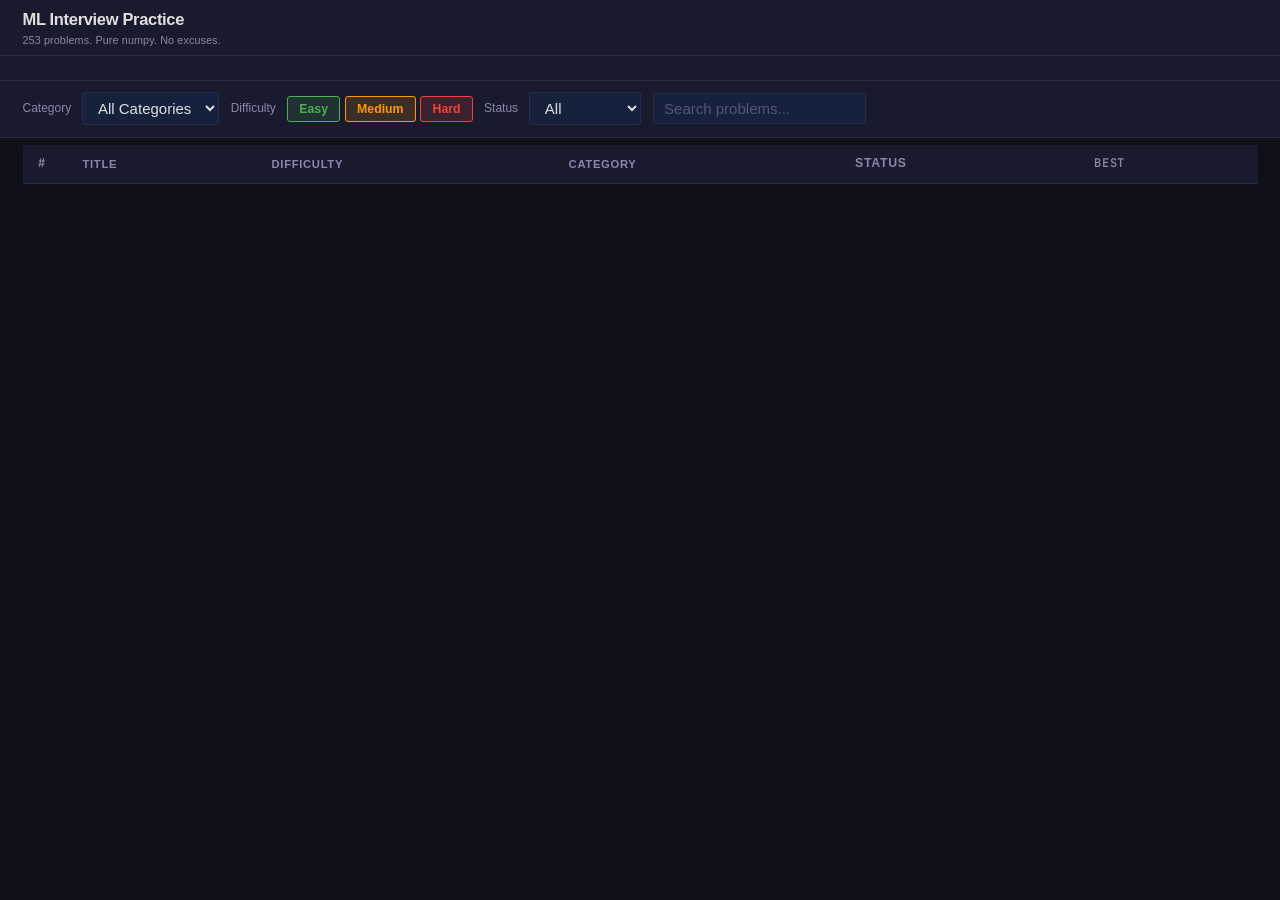
==== index.html @ e8436bc9 "feat: add HTML shells and CSS foundation (dark theme) Co-Authored-By: Claude Sonnet 4.6 <noreply@ant" ====
<!DOCTYPE html>
<html lang="en">
<head>
  <meta charset="UTF-8" />
  <meta name="viewport" content="width=device-width, initial-scale=1.0" />
  <title>ML Interview Practice</title>
  <link rel="preconnect" href="https://fonts.googleapis.com" />
  <link rel="preconnect" href="https://fonts.gstatic.com" crossorigin />
  <link
    href="https://fonts.googleapis.com/css2?family=JetBrains+Mono:wght@400;600&display=swap"
    rel="stylesheet"
  />
  <link rel="stylesheet" href="style.css" />
</head>
<body>

  <!-- ============================================================
       Header
  ============================================================ -->
  <header class="header">
    <div class="header-logo">
      <h1>ML Interview Practice</h1>
      <span class="tagline">253 problems. Pure numpy. No excuses.</span>
    </div>
  </header>

  <!-- ============================================================
       Stats Bar  (populated by app.js)
  ============================================================ -->
  <div id="stats-bar" aria-label="Progress statistics">
    <!-- JS injects stat-item elements here -->
  </div>

  <!-- ============================================================
       Filter Bar
  ============================================================ -->
  <div class="filter-bar" role="search" aria-label="Problem filters">

    <!-- Category -->
    <label class="filter-label" for="filter-category">Category</label>
    <select id="filter-category" aria-label="Filter by category">
      <option value="">All Categories</option>
    </select>

    <!-- Difficulty toggles -->
    <span class="filter-label">Difficulty</span>
    <div class="difficulty-filters" role="group" aria-label="Filter by difficulty">
      <button class="diff-btn easy active"   data-difficulty="easy"   aria-pressed="true">Easy</button>
      <button class="diff-btn medium active" data-difficulty="medium" aria-pressed="true">Medium</button>
      <button class="diff-btn hard active"   data-difficulty="hard"   aria-pressed="true">Hard</button>
    </div>

    <!-- Status -->
    <label class="filter-label" for="filter-status">Status</label>
    <select id="filter-status" aria-label="Filter by status">
      <option value="">All</option>
      <option value="solved">Solved</option>
      <option value="attempted">Attempted</option>
      <option value="unsolved">Unsolved</option>
    </select>

    <!-- Search -->
    <input
      type="text"
      id="filter-search"
      placeholder="Search problems..."
      aria-label="Search problems"
      autocomplete="off"
      spellcheck="false"
    />

  </div>

  <!-- ============================================================
       Problem Table
  ============================================================ -->
  <div class="table-container">
    <table class="problem-table" aria-label="Problem list">
      <thead>
        <tr>
          <th class="col-num">#</th>
          <th class="col-title">Title</th>
          <th class="col-difficulty">Difficulty</th>
          <th class="col-category">Category</th>
          <th class="col-status">Status</th>
          <th class="col-time">Best</th>
        </tr>
      </thead>
      <tbody id="problem-list">
        <!-- Rows injected by app.js -->
      </tbody>
    </table>
  </div>

  <script type="module" src="app.js"></script>
</body>
</html>
---- style.css ----
/* ==========================================================================
   ML Interview Practice - Global Styles
   Dark-mode-first, no framework, pure CSS custom properties
   ========================================================================== */

/* ==========================================================================
   CSS Custom Properties (Design Tokens)
   ========================================================================== */
:root {
  /* Background palette */
  --bg:         #0f0f1a;
  --bg-secondary: #1a1a2e;
  --bg-tertiary:  #16213e;
  --bg-card:    #1e1e3a;

  /* Text */
  --text:       #e0e0e0;
  --text-muted: #8888aa;
  --text-dim:   #555577;

  /* Accent */
  --accent:     #4a9eff;
  --accent-dim: #2a6abf;

  /* Difficulty colors */
  --easy:   #4caf50;
  --medium: #ff9800;
  --hard:   #f44336;

  /* Status */
  --pass-bg:   rgba(76, 175, 80, 0.15);
  --pass-border: #4caf50;
  --fail-bg:   rgba(244, 67, 54, 0.15);
  --fail-border: #f44336;

  /* Borders */
  --border:     #2a2a4a;
  --border-dim: #1e1e38;

  /* Typography */
  --font-mono: 'JetBrains Mono', 'Fira Mono', 'Cascadia Code', monospace;
  --font-sans: -apple-system, BlinkMacSystemFont, 'Segoe UI', Roboto, sans-serif;

  /* Layout */
  --header-h: 56px;
  --radius:   6px;
  --radius-sm: 3px;
}

/* ==========================================================================
   Reset + Base
   ========================================================================== */
*, *::before, *::after {
  box-sizing: border-box;
  margin: 0;
  padding: 0;
}

html {
  font-size: 15px;
  scroll-behavior: smooth;
}

body {
  font-family: var(--font-sans);
  background-color: var(--bg);
  color: var(--text);
  line-height: 1.6;
  min-height: 100vh;
}

a {
  color: var(--accent);
  text-decoration: none;
}

a:hover {
  text-decoration: underline;
}

ul, ol {
  list-style: none;
}

button {
  cursor: pointer;
  border: none;
  background: none;
  font-family: inherit;
  font-size: inherit;
}

select, input {
  font-family: inherit;
  font-size: inherit;
}

/* ==========================================================================
   Header Bar
   ========================================================================== */
.header {
  height: var(--header-h);
  background: var(--bg-secondary);
  border-bottom: 1px solid var(--border);
  display: flex;
  align-items: center;
  padding: 0 1.5rem;
  gap: 1rem;
  position: sticky;
  top: 0;
  z-index: 100;
}

.header-logo {
  display: flex;
  flex-direction: column;
  justify-content: center;
}

.header h1 {
  font-size: 1.1rem;
  font-weight: 700;
  color: var(--text);
  letter-spacing: -0.02em;
}

.header .tagline {
  font-size: 0.72rem;
  color: var(--text-muted);
  letter-spacing: 0.01em;
}

/* Problem page header nav */
.header-nav {
  display: flex;
  align-items: center;
  gap: 0.5rem;
  margin-left: auto;
}

.header-nav a,
.header-nav .nav-link {
  color: var(--text-muted);
  font-size: 0.85rem;
  padding: 0.3rem 0.6rem;
  border-radius: var(--radius-sm);
  transition: color 0.15s, background 0.15s;
}

.header-nav a:hover,
.header-nav .nav-link:hover {
  color: var(--text);
  background: var(--bg-tertiary);
  text-decoration: none;
}

.header-nav .sep {
  color: var(--border);
}

/* ==========================================================================
   Stats Bar
   ========================================================================== */
#stats-bar {
  display: flex;
  align-items: center;
  gap: 2rem;
  padding: 0.8rem 1.5rem;
  background: var(--bg-secondary);
  border-bottom: 1px solid var(--border);
}

.stat-item {
  display: flex;
  flex-direction: column;
  align-items: center;
  gap: 0.1rem;
}

.stat-value {
  font-size: 1.4rem;
  font-weight: 700;
  font-family: var(--font-mono);
  color: var(--text);
  line-height: 1;
}

.stat-value.easy   { color: var(--easy); }
.stat-value.medium { color: var(--medium); }
.stat-value.hard   { color: var(--hard); }

.stat-label {
  font-size: 0.7rem;
  color: var(--text-muted);
  text-transform: uppercase;
  letter-spacing: 0.06em;
}

/* Progress ring */
.progress-ring {
  transform: rotate(-90deg);
}

.progress-ring circle {
  fill: none;
  stroke-width: 3;
}

.progress-ring circle:first-child {
  stroke: var(--bg-tertiary);
}

.progress-ring circle:last-child {
  stroke: var(--accent);
  stroke-linecap: round;
  transition: stroke-dashoffset 0.4s ease;
}

/* ==========================================================================
   Filter Bar
   ========================================================================== */
.filter-bar {
  display: flex;
  align-items: center;
  gap: 0.75rem;
  padding: 0.75rem 1.5rem;
  background: var(--bg-secondary);
  border-bottom: 1px solid var(--border);
  flex-wrap: wrap;
}

.filter-bar select,
.filter-bar input[type="text"] {
  background: var(--bg-tertiary);
  color: var(--text);
  border: 1px solid var(--border);
  border-radius: var(--radius-sm);
  padding: 0.4rem 0.7rem;
  outline: none;
  transition: border-color 0.15s;
}

.filter-bar select:focus,
.filter-bar input[type="text"]:focus {
  border-color: var(--accent);
}

.filter-bar select option {
  background: var(--bg-secondary);
  color: var(--text);
}

.filter-bar input[type="text"]::placeholder {
  color: var(--text-dim);
}

/* Difficulty toggle buttons */
.difficulty-filters {
  display: flex;
  gap: 0.3rem;
}

.diff-btn {
  padding: 0.35rem 0.75rem;
  border-radius: var(--radius-sm);
  font-size: 0.82rem;
  font-weight: 600;
  border: 1px solid transparent;
  opacity: 0.4;
  transition: opacity 0.15s, border-color 0.15s, background 0.15s;
}

.diff-btn.easy   { color: var(--easy);   border-color: var(--easy); }
.diff-btn.medium { color: var(--medium); border-color: var(--medium); }
.diff-btn.hard   { color: var(--hard);   border-color: var(--hard); }

.diff-btn.active {
  opacity: 1;
}

.diff-btn.easy.active   { background: rgba(76, 175, 80, 0.15); }
.diff-btn.medium.active { background: rgba(255, 152, 0, 0.15); }
.diff-btn.hard.active   { background: rgba(244, 67, 54, 0.15); }

.filter-label {
  font-size: 0.8rem;
  color: var(--text-muted);
  white-space: nowrap;
}

/* ==========================================================================
   Problem Table (Index Page)
   ========================================================================== */
.table-container {
  padding: 0 1.5rem 2rem;
  overflow-x: auto;
}

.problem-table {
  width: 100%;
  border-collapse: collapse;
  margin-top: 0.5rem;
}

.problem-table thead {
  position: sticky;
  top: var(--header-h);
  z-index: 10;
}

.problem-table th {
  background: var(--bg-secondary);
  color: var(--text-muted);
  font-size: 0.75rem;
  font-weight: 600;
  text-transform: uppercase;
  letter-spacing: 0.06em;
  padding: 0.6rem 1rem;
  text-align: left;
  border-bottom: 1px solid var(--border);
  white-space: nowrap;
}

.problem-table td {
  padding: 0.6rem 1rem;
  border-bottom: 1px solid var(--border-dim);
  font-size: 0.9rem;
  vertical-align: middle;
}

.problem-table tbody tr {
  transition: background 0.1s;
}

.problem-table tbody tr:hover {
  background: var(--bg-card);
}

.problem-table .col-num {
  color: var(--text-muted);
  font-family: var(--font-mono);
  font-size: 0.8rem;
  width: 3rem;
}

.problem-table .col-title a {
  color: var(--text);
  font-weight: 500;
  transition: color 0.15s;
}

.problem-table .col-title a:hover {
  color: var(--accent);
  text-decoration: none;
}

.problem-table .col-status {
  font-size: 0.82rem;
}

.problem-table .col-time {
  font-family: var(--font-mono);
  font-size: 0.8rem;
  color: var(--text-muted);
}

/* Difficulty badge */
.badge {
  display: inline-block;
  padding: 0.2rem 0.55rem;
  border-radius: 999px;
  font-size: 0.75rem;
  font-weight: 600;
}

.badge.easy   { color: var(--easy);   background: rgba(76, 175, 80, 0.12); }
.badge.medium { color: var(--medium); background: rgba(255, 152, 0, 0.12); }
.badge.hard   { color: var(--hard);   background: rgba(244, 67, 54, 0.12); }

/* Status indicator */
.status-dot {
  display: inline-flex;
  align-items: center;
  gap: 0.4rem;
  font-size: 0.82rem;
}

.status-dot::before {
  content: '';
  width: 7px;
  height: 7px;
  border-radius: 50%;
  background: var(--text-dim);
}

.status-dot.solved::before  { background: var(--easy); }
.status-dot.attempted::before { background: var(--medium); }

/* ==========================================================================
   Problem Page - Split Layout
   ========================================================================== */
.problem-layout {
  display: flex;
  height: calc(100vh - var(--header-h));
  overflow: hidden;
}

.problem-left {
  width: 40%;
  min-width: 320px;
  background: var(--bg-secondary);
  border-right: 1px solid var(--border);
  display: flex;
  flex-direction: column;
  overflow-y: auto;
}

.problem-right {
  flex: 1;
  width: 60%;
  display: flex;
  flex-direction: column;
  overflow: hidden;
  background: var(--bg);
}

/* ==========================================================================
   Problem Description (Left Panel)
   ========================================================================== */
.problem-header {
  padding: 1.25rem 1.5rem 0.75rem;
  border-bottom: 1px solid var(--border);
}

.problem-title {
  font-size: 1.2rem;
  font-weight: 700;
  margin-bottom: 0.5rem;
  color: var(--text);
  line-height: 1.3;
}

.problem-meta {
  display: flex;
  align-items: center;
  gap: 0.6rem;
  flex-wrap: wrap;
  font-size: 0.8rem;
  color: var(--text-muted);
}

.problem-meta .badge {
  font-size: 0.75rem;
}

.problem-meta .meta-sep {
  color: var(--border);
}

/* Markdown-rendered description */
.problem-description {
  padding: 1.25rem 1.5rem;
  border-bottom: 1px solid var(--border);
  flex-shrink: 0;
}

.problem-description h1,
.problem-description h2,
.problem-description h3 {
  color: var(--text);
  margin: 1rem 0 0.5rem;
  line-height: 1.3;
}

.problem-description h1 { font-size: 1.1rem; }
.problem-description h2 { font-size: 1rem; }
.problem-description h3 { font-size: 0.9rem; color: var(--text-muted); }

.problem-description p {
  margin-bottom: 0.75rem;
  font-size: 0.9rem;
  color: var(--text);
}

.problem-description code {
  font-family: var(--font-mono);
  font-size: 0.82em;
  background: var(--bg-tertiary);
  border: 1px solid var(--border);
  padding: 0.1em 0.35em;
  border-radius: var(--radius-sm);
  color: var(--accent);
}

.problem-description pre {
  background: var(--bg-tertiary);
  border: 1px solid var(--border);
  border-radius: var(--radius);
  padding: 1rem;
  overflow-x: auto;
  margin: 0.75rem 0;
}

.problem-description pre code {
  background: none;
  border: none;
  padding: 0;
  font-size: 0.82rem;
  color: var(--text);
}

/* ==========================================================================
   Constraints List
   ========================================================================== */
.constraints-section {
  padding: 1rem 1.5rem;
  border-bottom: 1px solid var(--border);
}

.section-title {
  font-size: 0.75rem;
  font-weight: 700;
  text-transform: uppercase;
  letter-spacing: 0.08em;
  color: var(--text-muted);
  margin-bottom: 0.6rem;
}

.constraints-list {
  display: flex;
  flex-direction: column;
  gap: 0.35rem;
}

.constraints-list li {
  display: flex;
  align-items: baseline;
  gap: 0.5rem;
  font-size: 0.85rem;
  font-family: var(--font-mono);
  color: var(--text);
}

.constraints-list li::before {
  content: '';
  width: 5px;
  height: 5px;
  min-width: 5px;
  border-radius: 50%;
  background: var(--hard);
  position: relative;
  top: -1px;
}

/* ==========================================================================
   Hints Section
   ========================================================================== */
.hints-section {
  padding: 1rem 1.5rem;
  border-bottom: 1px solid var(--border);
}

.hints-list {
  display: flex;
  flex-direction: column;
  gap: 0.5rem;
  margin-top: 0.5rem;
}

.hint-toggle {
  display: flex;
  align-items: center;
  justify-content: space-between;
  width: 100%;
  padding: 0.4rem 0.7rem;
  background: var(--bg-tertiary);
  border: 1px solid var(--border);
  border-radius: var(--radius-sm);
  color: var(--text-muted);
  font-size: 0.83rem;
  transition: color 0.15s, border-color 0.15s;
}

.hint-toggle:hover {
  color: var(--text);
  border-color: var(--accent);
}

.hint-toggle .arrow {
  font-size: 0.65rem;
  transition: transform 0.2s;
}

.hint-toggle[aria-expanded="true"] .arrow {
  transform: rotate(180deg);
}

.hint-content {
  display: none;
  padding: 0.6rem 0.7rem;
  background: var(--bg-card);
  border: 1px solid var(--border);
  border-top: none;
  border-radius: 0 0 var(--radius-sm) var(--radius-sm);
  font-size: 0.85rem;
  color: var(--text);
  line-height: 1.55;
}

.hint-content.open {
  display: block;
}

/* ==========================================================================
   Related Problems Section
   ========================================================================== */
.related-section {
  padding: 1rem 1.5rem;
}

.related-list {
  display: flex;
  flex-direction: column;
  gap: 0.3rem;
  margin-top: 0.4rem;
}

.related-list a {
  font-size: 0.85rem;
  color: var(--accent);
}

/* ==========================================================================
   Action Bar (Right Panel Top)
   ========================================================================== */
.action-bar {
  display: flex;
  align-items: center;
  gap: 0.5rem;
  padding: 0.65rem 1rem;
  background: var(--bg-secondary);
  border-bottom: 1px solid var(--border);
  flex-shrink: 0;
}

/* Button base */
.btn {
  display: inline-flex;
  align-items: center;
  gap: 0.35rem;
  padding: 0.38rem 0.85rem;
  border-radius: var(--radius-sm);
  font-size: 0.83rem;
  font-weight: 600;
  border: 1px solid transparent;
  transition: opacity 0.15s, background 0.15s, border-color 0.15s;
  white-space: nowrap;
}

.btn:disabled {
  opacity: 0.35;
  cursor: not-allowed;
}

/* Primary - run tests */
.btn-primary {
  background: var(--accent);
  color: #fff;
  border-color: var(--accent);
}

.btn-primary:not(:disabled):hover {
  background: var(--accent-dim);
  border-color: var(--accent-dim);
}

/* Secondary - reset, misc */
.btn-secondary {
  background: var(--bg-tertiary);
  color: var(--text-muted);
  border-color: var(--border);
}

.btn-secondary:not(:disabled):hover {
  color: var(--text);
  border-color: var(--accent);
}

/* Danger - show solution */
.btn-danger {
  background: transparent;
  color: var(--hard);
  border-color: var(--hard);
  opacity: 0.7;
}

.btn-danger:not(:disabled):hover {
  background: rgba(244, 67, 54, 0.1);
  opacity: 1;
}

/* Spacer in action bar */
.action-bar .spacer {
  flex: 1;
}

/* ==========================================================================
   Timer Display
   ========================================================================== */
.timer-display {
  font-family: var(--font-mono);
  font-size: 1rem;
  font-weight: 600;
  color: var(--text);
  letter-spacing: 0.05em;
  min-width: 5.5ch;
  text-align: right;
}

.timer-display.running {
  color: var(--easy);
}

.timer-display.overtime {
  color: var(--hard);
}

/* ==========================================================================
   Editor Container
   ========================================================================== */
.editor-container {
  flex: 1;
  overflow: hidden;
  position: relative;
  background: var(--bg);
}

/* CodeMirror host element takes full height */
.editor-container .cm-editor {
  height: 100%;
}

/* ==========================================================================
   Test Results Panel
   ========================================================================== */
.test-results {
  max-height: 250px;
  overflow-y: auto;
  border-top: 1px solid var(--border);
  flex-shrink: 0;
  background: var(--bg-secondary);
}

.test-results-header {
  display: flex;
  align-items: center;
  justify-content: space-between;
  padding: 0.45rem 1rem;
  border-bottom: 1px solid var(--border);
  font-size: 0.78rem;
  font-weight: 600;
  text-transform: uppercase;
  letter-spacing: 0.06em;
  color: var(--text-muted);
  position: sticky;
  top: 0;
  background: var(--bg-secondary);
  z-index: 1;
}

.test-result {
  display: flex;
  align-items: flex-start;
  gap: 0.75rem;
  padding: 0.6rem 1rem;
  border-bottom: 1px solid var(--border-dim);
  font-size: 0.83rem;
}

.test-result:last-child {
  border-bottom: none;
}

.test-result.pass {
  background: var(--pass-bg);
  border-left: 3px solid var(--pass-border);
}

.test-result.fail {
  background: var(--fail-bg);
  border-left: 3px solid var(--fail-border);
}

.test-result .result-icon {
  font-size: 0.9rem;
  flex-shrink: 0;
  margin-top: 0.05rem;
}

.test-result .result-name {
  font-weight: 600;
  color: var(--text);
  flex-shrink: 0;
  min-width: 7rem;
}

.test-result .result-detail {
  color: var(--text-muted);
  font-family: var(--font-mono);
  font-size: 0.78rem;
  white-space: pre-wrap;
  word-break: break-all;
}

/* ==========================================================================
   Solution Panel
   ========================================================================== */
.solution-panel {
  display: none;
  border-top: 1px solid var(--border);
  background: var(--bg-secondary);
  flex-shrink: 0;
  max-height: 300px;
  overflow-y: auto;
}

.solution-panel.visible {
  display: block;
}

.solution-panel-header {
  display: flex;
  align-items: center;
  justify-content: space-between;
  padding: 0.45rem 1rem;
  border-bottom: 1px solid var(--border);
  font-size: 0.78rem;
  font-weight: 600;
  text-transform: uppercase;
  letter-spacing: 0.06em;
  color: var(--hard);
  position: sticky;
  top: 0;
  background: var(--bg-secondary);
  z-index: 1;
}

.solution-panel pre {
  padding: 1rem;
  font-family: var(--font-mono);
  font-size: 0.82rem;
  color: var(--text);
  white-space: pre;
  overflow-x: auto;
}

/* ==========================================================================
   Loading Overlay
   ========================================================================== */
.loading-overlay {
  position: fixed;
  bottom: 1.5rem;
  right: 1.5rem;
  display: none;
  align-items: center;
  gap: 0.6rem;
  background: var(--bg-card);
  border: 1px solid var(--border);
  border-radius: var(--radius);
  padding: 0.6rem 1rem;
  font-size: 0.85rem;
  color: var(--text-muted);
  box-shadow: 0 4px 16px rgba(0, 0, 0, 0.4);
  z-index: 1000;
}

.loading-overlay.visible {
  display: flex;
}

/* Spinner */
.spinner {
  width: 16px;
  height: 16px;
  border: 2px solid var(--border);
  border-top-color: var(--accent);
  border-radius: 50%;
  animation: spin 0.7s linear infinite;
  flex-shrink: 0;
}

@keyframes spin {
  to { transform: rotate(360deg); }
}

/* ==========================================================================
   Error / Empty State
   ========================================================================== */
.error-msg {
  display: flex;
  flex-direction: column;
  align-items: center;
  justify-content: center;
  padding: 3rem 1.5rem;
  color: var(--text-muted);
  text-align: center;
  gap: 0.5rem;
}

.error-msg .error-title {
  font-size: 1rem;
  font-weight: 600;
  color: var(--hard);
}

.error-msg .error-detail {
  font-size: 0.85rem;
  font-family: var(--font-mono);
}

.empty-state {
  text-align: center;
  padding: 3rem 1.5rem;
  color: var(--text-dim);
  font-size: 0.9rem;
}

/* ==========================================================================
   Navigation Links (breadcrumb / inline)
   ========================================================================== */
.nav-link-back {
  display: inline-flex;
  align-items: center;
  gap: 0.35rem;
  font-size: 0.85rem;
  color: var(--text-muted);
  transition: color 0.15s;
}

.nav-link-back:hover {
  color: var(--accent);
  text-decoration: none;
}

/* ==========================================================================
   Responsive Breakpoints
   ========================================================================== */

/* Stack panels vertically on medium screens */
@media (max-width: 1024px) {
  .problem-layout {
    flex-direction: column;
    height: auto;
    overflow: visible;
  }

  .problem-left {
    width: 100%;
    min-width: unset;
    border-right: none;
    border-bottom: 1px solid var(--border);
    max-height: 50vh;
  }

  .problem-right {
    width: 100%;
    height: 60vh;
  }
}

/* Hide category and time columns on small screens */
@media (max-width: 768px) {
  .problem-table .col-category,
  .problem-table th:nth-child(4),
  .problem-table td:nth-child(4),
  .problem-table .col-time,
  .problem-table th:nth-child(6),
  .problem-table td:nth-child(6) {
    display: none;
  }

  .filter-bar {
    gap: 0.5rem;
  }

  #stats-bar {
    gap: 1rem;
    flex-wrap: wrap;
  }

  .header h1 {
    font-size: 0.95rem;
  }

  .header .tagline {
    display: none;
  }
}
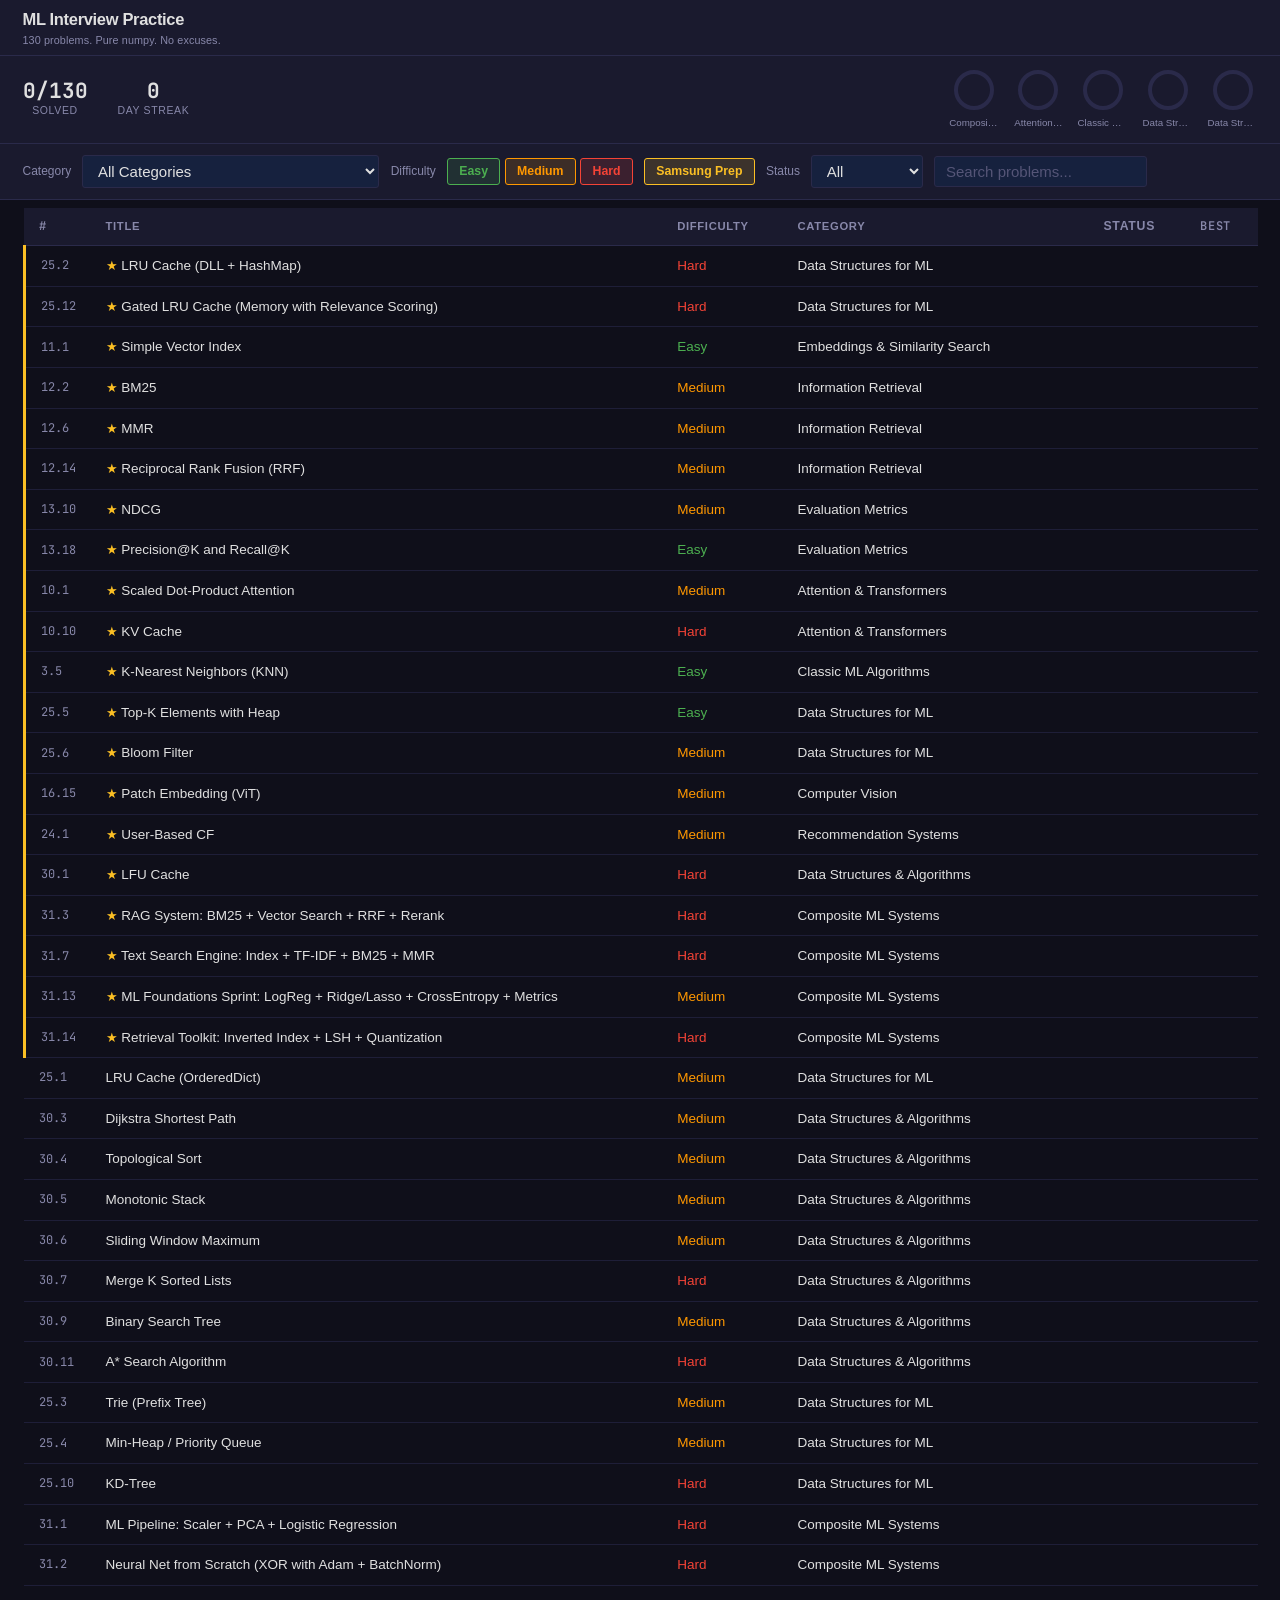
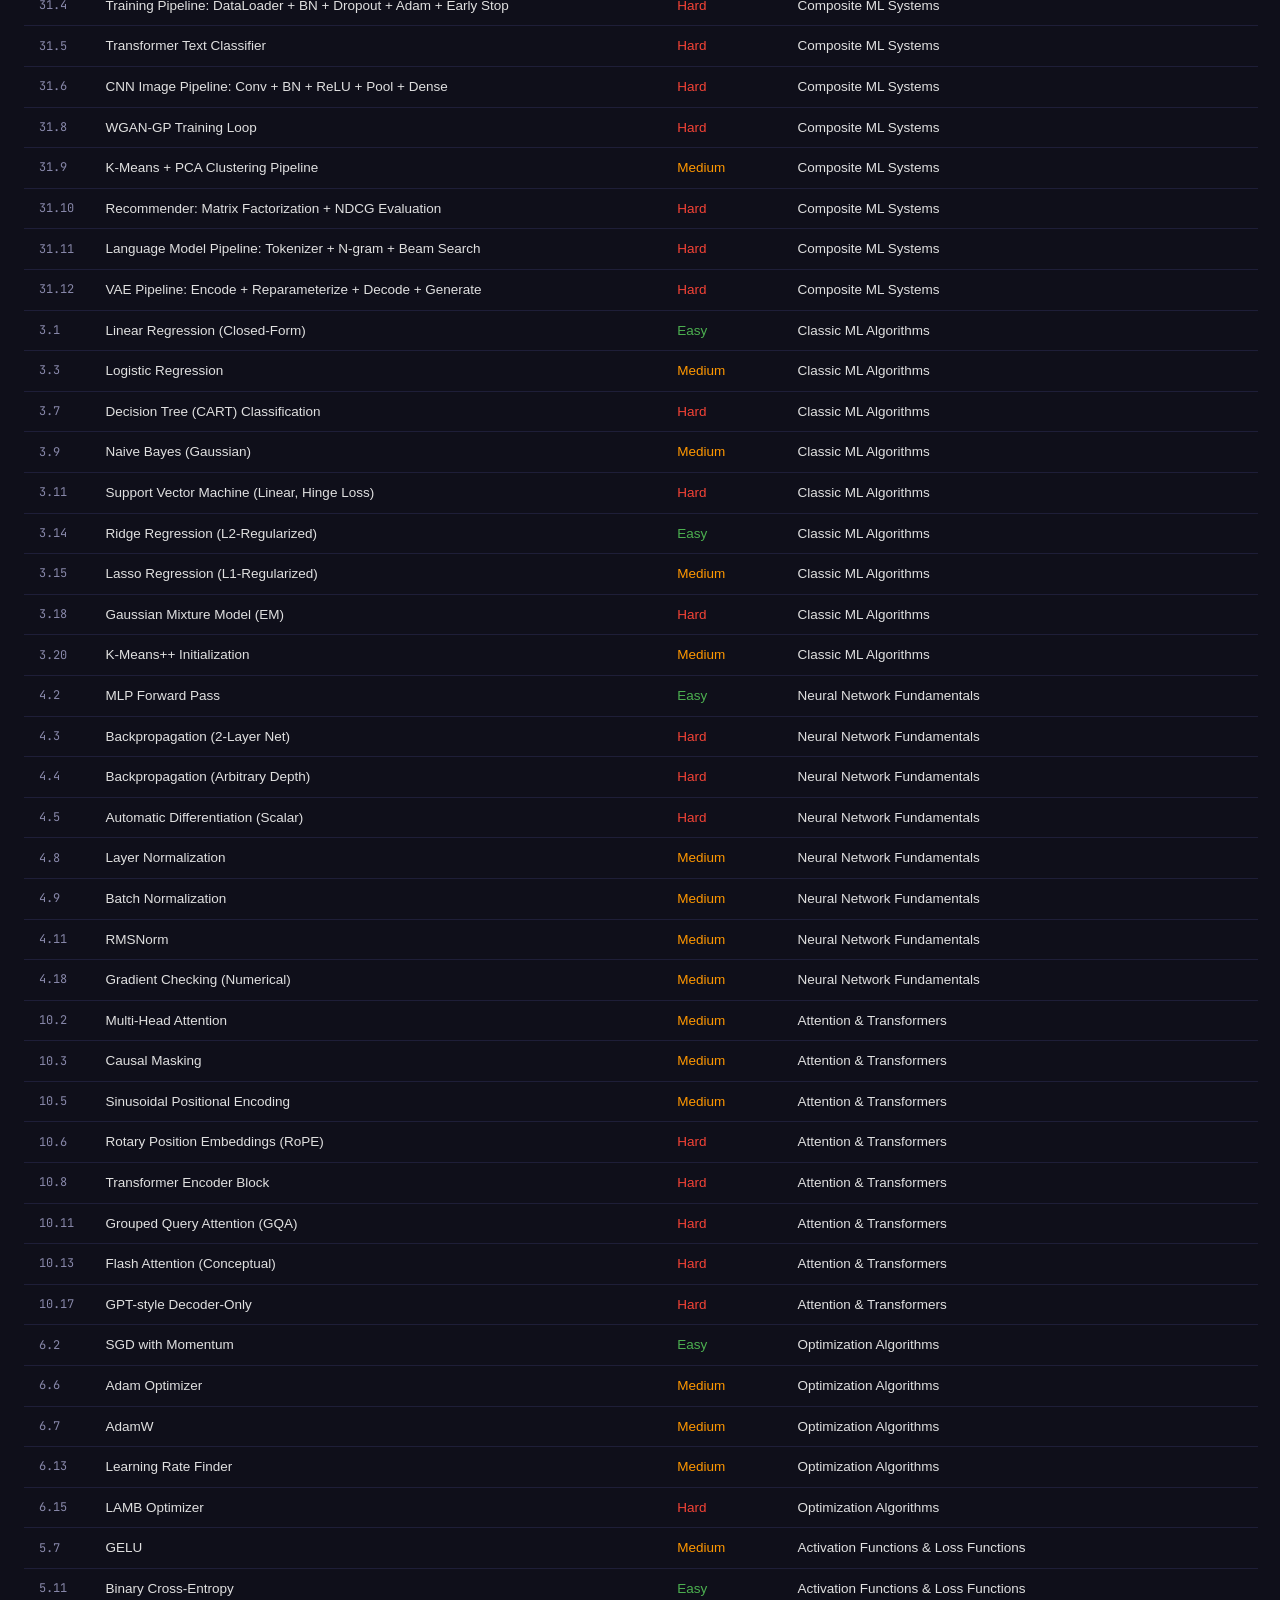
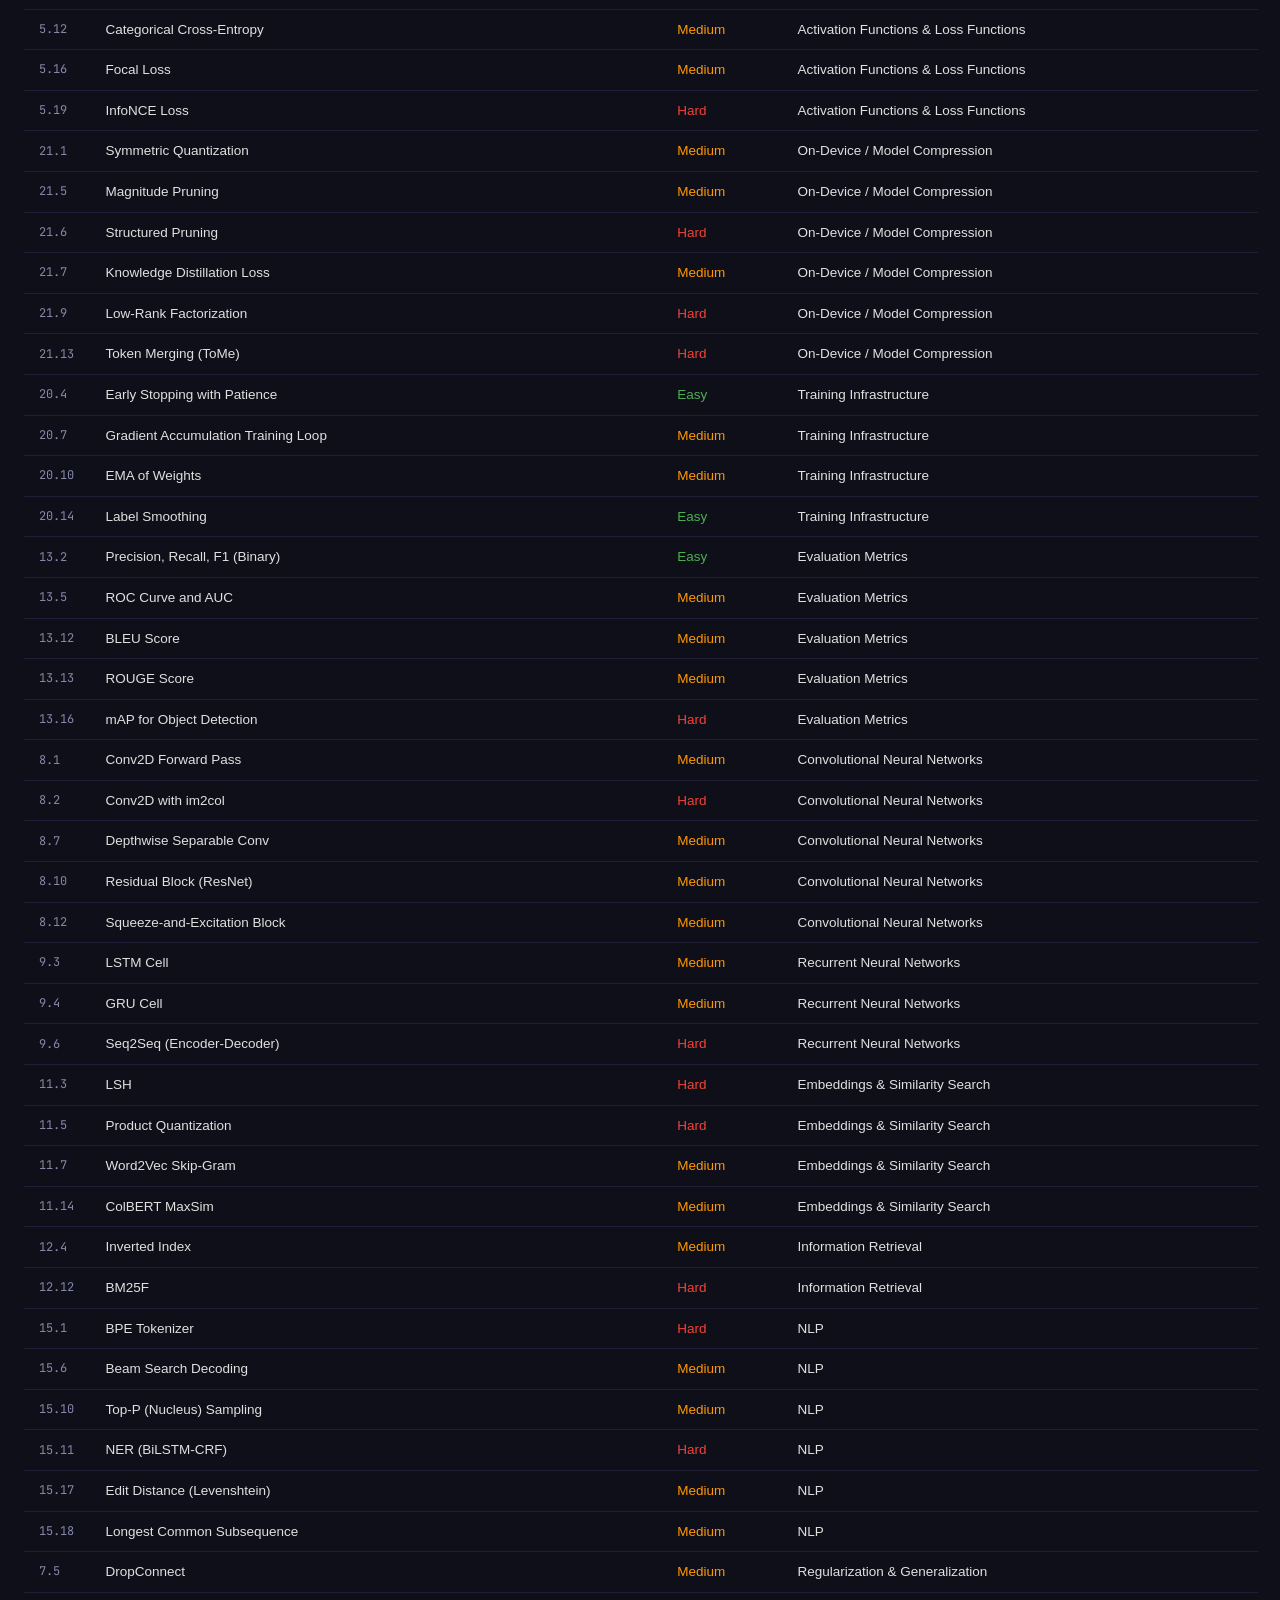
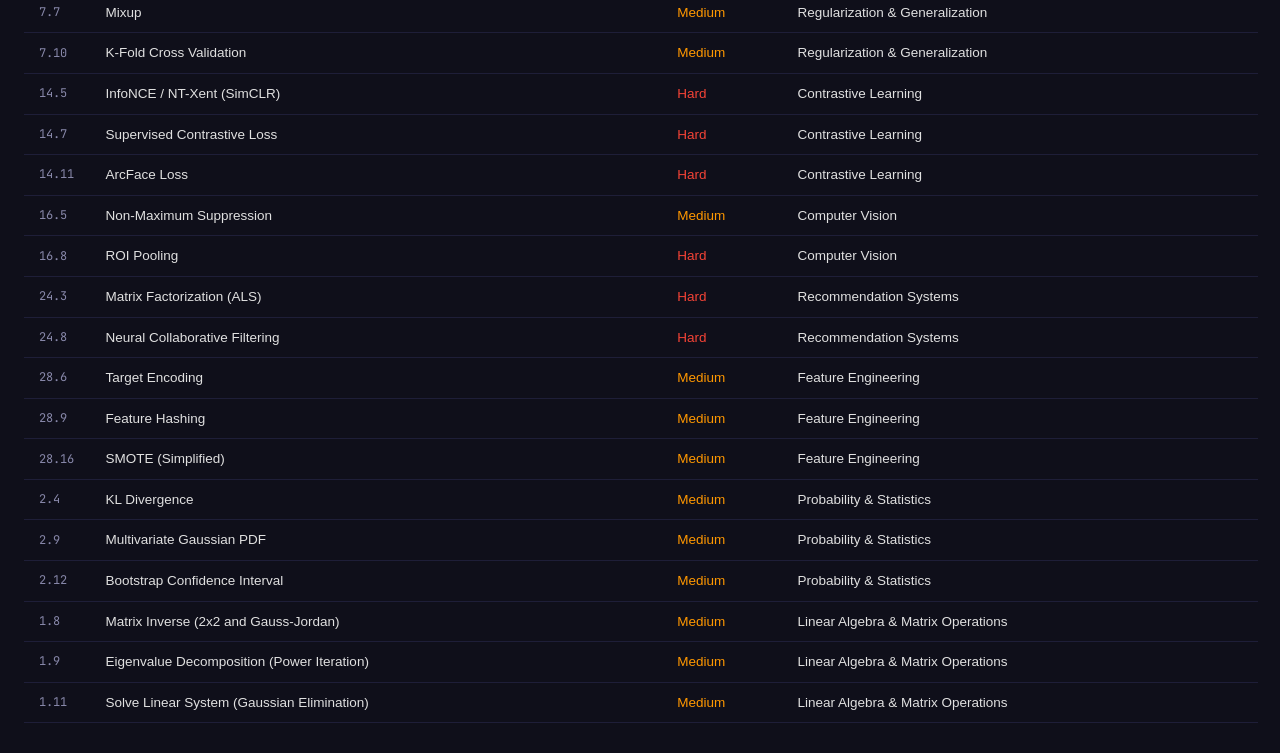
==== commit f033525e: "feat: add Samsung interview prep mode with 20 featured problems Add 5 new problems tailored to Samsu" ====
--- a/index.html
+++ b/index.html
@@ -50,6 +50,9 @@
       <button class="diff-btn hard active"   data-difficulty="hard"   aria-pressed="true">Hard</button>
     </div>
 
+    <!-- Featured toggle -->
+    <button class="diff-btn featured-btn active" id="filter-featured" aria-pressed="false">Samsung Prep</button>
+
     <!-- Status -->
     <label class="filter-label" for="filter-status">Status</label>
     <select id="filter-status" aria-label="Filter by status">
--- a/style.css
+++ b/style.css
@@ -196,9 +196,29 @@
   letter-spacing: 0.06em;
 }
 
-/* Progress ring */
-.progress-ring {
-  transform: rotate(-90deg);
+/* Progress rings */
+.stat-rings {
+  display: flex;
+  gap: 1rem;
+  margin-left: auto;
+  align-items: center;
+}
+.stat-ring {
+  display: flex;
+  flex-direction: column;
+  align-items: center;
+  gap: 0.2rem;
+  --ring-bg: var(--border);
+  --ring-fg: var(--accent);
+}
+.ring-label {
+  font-size: 0.65rem;
+  color: var(--text-muted);
+  max-width: 50px;
+  overflow: hidden;
+  text-overflow: ellipsis;
+  white-space: nowrap;
+  text-align: center;
 }
 
 .progress-ring circle {
@@ -304,7 +324,7 @@
 
 .problem-table thead {
   position: sticky;
-  top: var(--header-h);
+  top: 0;
   z-index: 10;
 }
 
@@ -373,9 +393,33 @@
   font-weight: 600;
 }
 
-.badge.easy   { color: var(--easy);   background: rgba(76, 175, 80, 0.12); }
-.badge.medium { color: var(--medium); background: rgba(255, 152, 0, 0.12); }
-.badge.hard   { color: var(--hard);   background: rgba(244, 67, 54, 0.12); }
+.badge.easy,   .diff-easy   { color: var(--easy);   }
+.badge.medium, .diff-medium { color: var(--medium); }
+.badge.hard,   .diff-hard   { color: var(--hard);   }
+.badge.easy   { background: rgba(76, 175, 80, 0.12); }
+.badge.medium { background: rgba(255, 152, 0, 0.12); }
+.badge.hard   { background: rgba(244, 67, 54, 0.12); }
+.difficulty-badge.diff-easy   { color: var(--easy);   background: rgba(76, 175, 80, 0.12); }
+.difficulty-badge.diff-medium { color: var(--medium); background: rgba(255, 152, 0, 0.12); }
+.difficulty-badge.diff-hard   { color: var(--hard);   background: rgba(244, 67, 54, 0.12); }
+
+/* Featured (Samsung Prep) rows */
+.featured-row {
+  border-left: 3px solid #fbbf24;
+}
+.featured-star {
+  color: #fbbf24;
+  font-size: 0.85rem;
+}
+.featured-btn {
+  color: #fbbf24 !important;
+  border-color: #fbbf24 !important;
+  font-weight: 600;
+}
+.featured-btn.active {
+  background: rgba(251, 191, 36, 0.15) !important;
+  color: #fbbf24 !important;
+}
 
 /* Status indicator */
 .status-dot {
@@ -449,8 +493,21 @@
   color: var(--text-muted);
 }
 
-.problem-meta .badge {
+.problem-meta .badge,
+.problem-meta .difficulty-badge {
   font-size: 0.75rem;
+  font-weight: 600;
+  padding: 0.15rem 0.5rem;
+  border-radius: 4px;
+  background: var(--bg);
+}
+
+.problem-meta .tag {
+  font-size: 0.72rem;
+  padding: 0.1rem 0.4rem;
+  border-radius: 3px;
+  background: var(--bg);
+  color: var(--text-muted);
 }
 
 .problem-meta .meta-sep {
@@ -699,9 +756,102 @@
   opacity: 1;
 }
 
+.btn-accent {
+  background: rgba(76, 175, 80, 0.15);
+  color: var(--easy);
+  border: 1px solid rgba(76, 175, 80, 0.3);
+}
+
+.btn-accent:not(:disabled):hover {
+  background: rgba(76, 175, 80, 0.25);
+}
+
+.btn-accent:disabled {
+  opacity: 0.4;
+  cursor: not-allowed;
+}
+
 /* Spacer in action bar */
 .action-bar .spacer {
   flex: 1;
+}
+
+/* ==========================================================================
+   Console Panel
+   ========================================================================== */
+.console-output {
+  padding: 0.5rem 0;
+  font-family: var(--font-mono);
+  font-size: 0.8rem;
+  min-height: 60px;
+  max-height: 50vh;
+  overflow-y: auto;
+}
+
+.console-line {
+  padding: 0.15rem 1rem;
+  white-space: pre-wrap;
+  word-break: break-all;
+}
+
+.console-line.console-input-echo {
+  color: var(--text-muted);
+}
+
+.console-line.console-output-text {
+  color: var(--text);
+}
+
+.console-line.console-error {
+  color: var(--fail-border);
+}
+
+.console-line.console-info {
+  color: var(--text-muted);
+  font-style: italic;
+}
+
+.console-line.console-separator {
+  border-top: 1px solid var(--border-dim);
+  margin: 0.25rem 0;
+  padding: 0;
+}
+
+.console-input-row {
+  display: flex;
+  align-items: center;
+  border-top: 1px solid var(--border);
+  background: var(--bg);
+  padding: 0;
+}
+
+.console-prompt {
+  padding: 0.4rem 0 0.4rem 1rem;
+  color: var(--accent);
+  font-family: var(--font-mono);
+  font-size: 0.8rem;
+  font-weight: 600;
+  flex-shrink: 0;
+}
+
+.console-input {
+  flex: 1;
+  background: none;
+  border: none;
+  outline: none;
+  color: var(--text);
+  font-family: var(--font-mono);
+  font-size: 0.8rem;
+  padding: 0.4rem 0.5rem;
+}
+
+.console-input:disabled {
+  opacity: 0.4;
+}
+
+.console-input::placeholder {
+  color: var(--text-muted);
+  opacity: 0.6;
 }
 
 /* ==========================================================================
@@ -741,13 +891,112 @@
 }
 
 /* ==========================================================================
+   Framework Tabs (NumPy / PyTorch)
+   ========================================================================== */
+.framework-tabs {
+  display: flex;
+  border-bottom: 1px solid var(--border);
+  background: var(--bg);
+  flex-shrink: 0;
+}
+
+.framework-tab {
+  padding: 0.4rem 1rem;
+  font-size: 0.78rem;
+  font-family: var(--font-sans);
+  background: none;
+  border: none;
+  border-bottom: 2px solid transparent;
+  color: var(--text-muted);
+  cursor: pointer;
+  transition: color 0.15s, border-color 0.15s;
+}
+
+.framework-tab:hover { color: var(--text); }
+
+.framework-tab.active {
+  color: var(--accent);
+  border-bottom-color: var(--accent);
+}
+
+/* PyTorch banner */
+.pytorch-banner {
+  display: flex;
+  align-items: center;
+  gap: 0.75rem;
+  padding: 0.45rem 1rem;
+  background: #2a2520;
+  border-bottom: 1px solid var(--border);
+  font-size: 0.8rem;
+  color: #e0b860;
+  flex-shrink: 0;
+}
+
+.pytorch-banner code {
+  background: rgba(255, 255, 255, 0.08);
+  padding: 0.1em 0.35em;
+  border-radius: 3px;
+  font-size: 0.85em;
+}
+
+.pytorch-banner .btn-sm {
+  padding: 0.2rem 0.6rem;
+  font-size: 0.72rem;
+  margin-left: auto;
+}
+
+/* ==========================================================================
+   Output Tabs
+   ========================================================================== */
+.output-tabs {
+  display: flex;
+  border-top: 1px solid var(--border);
+  border-bottom: 1px solid var(--border);
+  background: var(--bg);
+  flex-shrink: 0;
+}
+
+.output-tab {
+  padding: 0.4rem 1rem;
+  font-size: 0.78rem;
+  font-family: var(--font-sans);
+  background: none;
+  border: none;
+  border-bottom: 2px solid transparent;
+  color: var(--text-muted);
+  cursor: pointer;
+  transition: color 0.15s, border-color 0.15s;
+}
+
+.output-tab:hover { color: var(--text); }
+
+.output-tab.active {
+  color: var(--accent);
+  border-bottom-color: var(--accent);
+}
+
+/* Output panels container */
+.output-panels {
+  flex-shrink: 0;
+  max-height: 50vh;
+  overflow: hidden;
+}
+
+.output-panel {
+  display: none;
+  max-height: 50vh;
+  overflow-y: auto;
+}
+
+.output-panel.active {
+  display: block;
+}
+
+/* ==========================================================================
    Test Results Panel
    ========================================================================== */
 .test-results {
-  max-height: 250px;
   overflow-y: auto;
-  border-top: 1px solid var(--border);
-  flex-shrink: 0;
   background: var(--bg-secondary);
 }
 
@@ -769,10 +1018,6 @@
 }
 
 .test-result {
-  display: flex;
-  align-items: flex-start;
-  gap: 0.75rem;
-  padding: 0.6rem 1rem;
   border-bottom: 1px solid var(--border-dim);
   font-size: 0.83rem;
 }
@@ -782,35 +1027,113 @@
 }
 
 .test-result.pass {
-  background: var(--pass-bg);
   border-left: 3px solid var(--pass-border);
 }
 
 .test-result.fail {
-  background: var(--fail-bg);
   border-left: 3px solid var(--fail-border);
 }
 
-.test-result .result-icon {
+/* Clickable header row */
+.test-result-header {
+  display: flex;
+  align-items: center;
+  gap: 0.5rem;
+  padding: 0.6rem 1rem;
+  cursor: pointer;
+  user-select: none;
+}
+
+.test-result-header:hover {
+  background: rgba(255, 255, 255, 0.03);
+}
+
+.test-result-icon {
   font-size: 0.9rem;
   flex-shrink: 0;
-  margin-top: 0.05rem;
-}
-
-.test-result .result-name {
+  width: 1.2rem;
+  text-align: center;
+}
+
+.test-result.pass .test-result-icon { color: var(--pass-border); }
+.test-result.fail .test-result-icon { color: var(--fail-border); }
+
+.test-result .test-result-name {
   font-weight: 600;
   color: var(--text);
+  flex: 1;
+  font-size: 0.83rem;
+}
+
+.test-result .test-time {
+  font-size: 0.72rem;
+  color: var(--text-muted);
   flex-shrink: 0;
-  min-width: 7rem;
-}
-
-.test-result .result-detail {
-  color: var(--text-muted);
+}
+
+.test-expand-arrow {
+  font-size: 0.6rem;
+  color: var(--text-muted);
+  transition: transform 0.15s;
+  flex-shrink: 0;
+}
+
+.test-result.expanded .test-expand-arrow {
+  transform: rotate(90deg);
+}
+
+/* Expandable details (hidden by default) */
+.test-result-details {
+  display: none;
+  padding: 0 1rem 0.75rem 2.7rem;
+}
+
+.test-result.expanded .test-result-details {
+  display: block;
+}
+
+.test-detail-section {
+  margin-bottom: 0.5rem;
+}
+
+.test-detail-section:last-child {
+  margin-bottom: 0;
+}
+
+.test-detail-label {
+  display: block;
+  font-size: 0.7rem;
+  font-weight: 600;
+  text-transform: uppercase;
+  letter-spacing: 0.05em;
+  color: var(--text-muted);
+  margin-bottom: 0.25rem;
+}
+
+.test-detail-code {
   font-family: var(--font-mono);
   font-size: 0.78rem;
+  color: var(--text-secondary);
+  background: rgba(0, 0, 0, 0.2);
+  padding: 0.5rem 0.75rem;
+  border-radius: 4px;
   white-space: pre-wrap;
   word-break: break-all;
-}
+  overflow-x: auto;
+  margin: 0;
+}
+
+.test-detail-error {
+  color: var(--fail-border);
+}
+
+.test-detail-status {
+  font-size: 0.8rem;
+  font-weight: 700;
+}
+
+.test-detail-status.pass { color: var(--pass-border); }
+.test-detail-status.fail { color: var(--fail-border); }
 
 /* ==========================================================================
    Solution Panel
@@ -820,7 +1143,7 @@
   border-top: 1px solid var(--border);
   background: var(--bg-secondary);
   flex-shrink: 0;
-  max-height: 300px;
+  max-height: 50vh;
   overflow-y: auto;
 }
 
@@ -943,6 +1266,244 @@
 }
 
 /* ==========================================================================
+   Study Assistant Panel
+   ========================================================================== */
+.btn-study {
+  background: rgba(138, 99, 210, 0.15);
+  color: #b388ff;
+  border: 1px solid rgba(138, 99, 210, 0.3);
+}
+
+.btn-study:not(:disabled):hover {
+  background: rgba(138, 99, 210, 0.25);
+}
+
+.btn-study.active {
+  background: rgba(138, 99, 210, 0.3);
+  border-color: #b388ff;
+}
+
+.study-panel {
+  display: none;
+  position: absolute;
+  top: 0;
+  right: 0;
+  bottom: 0;
+  width: 50%;
+  min-width: 360px;
+  max-width: 600px;
+  background: var(--bg-secondary);
+  border-left: 1px solid var(--border);
+  z-index: 50;
+  flex-direction: column;
+  box-shadow: -4px 0 24px rgba(0, 0, 0, 0.4);
+}
+
+.study-panel.visible {
+  display: flex;
+}
+
+.study-panel-header {
+  display: flex;
+  align-items: center;
+  justify-content: space-between;
+  padding: 0.6rem 1rem;
+  border-bottom: 1px solid var(--border);
+  font-size: 0.82rem;
+  font-weight: 700;
+  text-transform: uppercase;
+  letter-spacing: 0.06em;
+  color: #b388ff;
+  flex-shrink: 0;
+  background: var(--bg-secondary);
+}
+
+.study-panel-body {
+  flex: 1;
+  overflow-y: auto;
+  padding: 0.75rem 0;
+}
+
+/* Collapsible sections */
+.study-section {
+  border-bottom: 1px solid var(--border-dim);
+}
+
+.study-section:last-child {
+  border-bottom: none;
+}
+
+.study-section-title {
+  display: flex;
+  align-items: center;
+  padding: 0.65rem 1rem;
+  font-size: 0.82rem;
+  font-weight: 700;
+  color: var(--text);
+  cursor: pointer;
+  user-select: none;
+  list-style: none;
+  transition: background 0.1s;
+}
+
+.study-section-title::-webkit-details-marker {
+  display: none;
+}
+
+.study-section-title::before {
+  content: '\25B6';
+  font-size: 0.55rem;
+  margin-right: 0.6rem;
+  color: var(--text-muted);
+  transition: transform 0.15s;
+}
+
+details.study-section[open] > .study-section-title::before {
+  transform: rotate(90deg);
+}
+
+.study-section-title:hover {
+  background: rgba(255, 255, 255, 0.03);
+}
+
+.study-section-content {
+  padding: 0 1rem 1rem;
+  font-size: 0.87rem;
+  color: var(--text);
+  line-height: 1.7;
+}
+
+/* Markdown inside study panel */
+.study-section-content h1,
+.study-section-content h2,
+.study-section-content h3 {
+  color: var(--text);
+  margin: 0.8rem 0 0.4rem;
+  line-height: 1.3;
+}
+
+.study-section-content h1 { font-size: 1rem; }
+.study-section-content h2 { font-size: 0.95rem; }
+.study-section-content h3 { font-size: 0.88rem; color: var(--text-muted); }
+
+.study-section-content p {
+  margin-bottom: 0.6rem;
+}
+
+.study-section-content ul,
+.study-section-content ol {
+  padding-left: 1.2rem;
+  margin-bottom: 0.6rem;
+}
+
+.study-section-content li {
+  list-style: disc;
+  margin-bottom: 0.3rem;
+}
+
+.study-section-content ol li {
+  list-style: decimal;
+}
+
+.study-section-content code {
+  font-family: var(--font-mono);
+  font-size: 0.82em;
+  background: var(--bg-tertiary);
+  border: 1px solid var(--border);
+  padding: 0.1em 0.35em;
+  border-radius: var(--radius-sm);
+  color: var(--accent);
+}
+
+.study-section-content pre {
+  background: var(--bg-tertiary);
+  border: 1px solid var(--border);
+  border-radius: var(--radius);
+  padding: 0.75rem 1rem;
+  overflow-x: auto;
+  margin: 0.6rem 0;
+}
+
+.study-section-content pre code {
+  background: none;
+  border: none;
+  padding: 0;
+  font-size: 0.8rem;
+  color: var(--text);
+}
+
+/* Hint items inside study panel */
+.study-hint-item {
+  margin-bottom: 0.5rem;
+}
+
+.study-hint-btn {
+  display: flex;
+  align-items: center;
+  width: 100%;
+  padding: 0.4rem 0.7rem;
+  background: var(--bg-tertiary);
+  border: 1px solid var(--border);
+  border-radius: var(--radius-sm);
+  color: var(--text-muted);
+  font-size: 0.83rem;
+  cursor: pointer;
+  transition: color 0.15s, border-color 0.15s;
+}
+
+.study-hint-btn:hover {
+  color: var(--text);
+  border-color: var(--accent);
+}
+
+.study-hint-btn.revealed {
+  color: var(--text);
+  border-color: #b388ff;
+}
+
+.study-hint-text {
+  display: none;
+  padding: 0.5rem 0.7rem;
+  background: var(--bg-card);
+  border: 1px solid var(--border);
+  border-top: none;
+  border-radius: 0 0 var(--radius-sm) var(--radius-sm);
+  font-size: 0.85rem;
+  color: var(--text);
+  line-height: 1.55;
+}
+
+.study-hint-text.visible {
+  display: block;
+}
+
+/* Solution code in study panel */
+.study-solution-code {
+  background: var(--bg-tertiary);
+  border: 1px solid var(--border);
+  border-radius: var(--radius);
+  padding: 0.75rem 1rem;
+  font-family: var(--font-mono);
+  font-size: 0.8rem;
+  color: var(--text);
+  white-space: pre;
+  overflow-x: auto;
+  margin-top: 0.5rem;
+}
+
+.study-solution-note {
+  font-size: 0.8rem;
+  color: var(--text-muted);
+  font-style: italic;
+  margin-bottom: 0.5rem;
+}
+
+/* Make problem-right relative for overlay positioning */
+.problem-right {
+  position: relative;
+}
+
+/* ==========================================================================
    Responsive Breakpoints
    ========================================================================== */
 
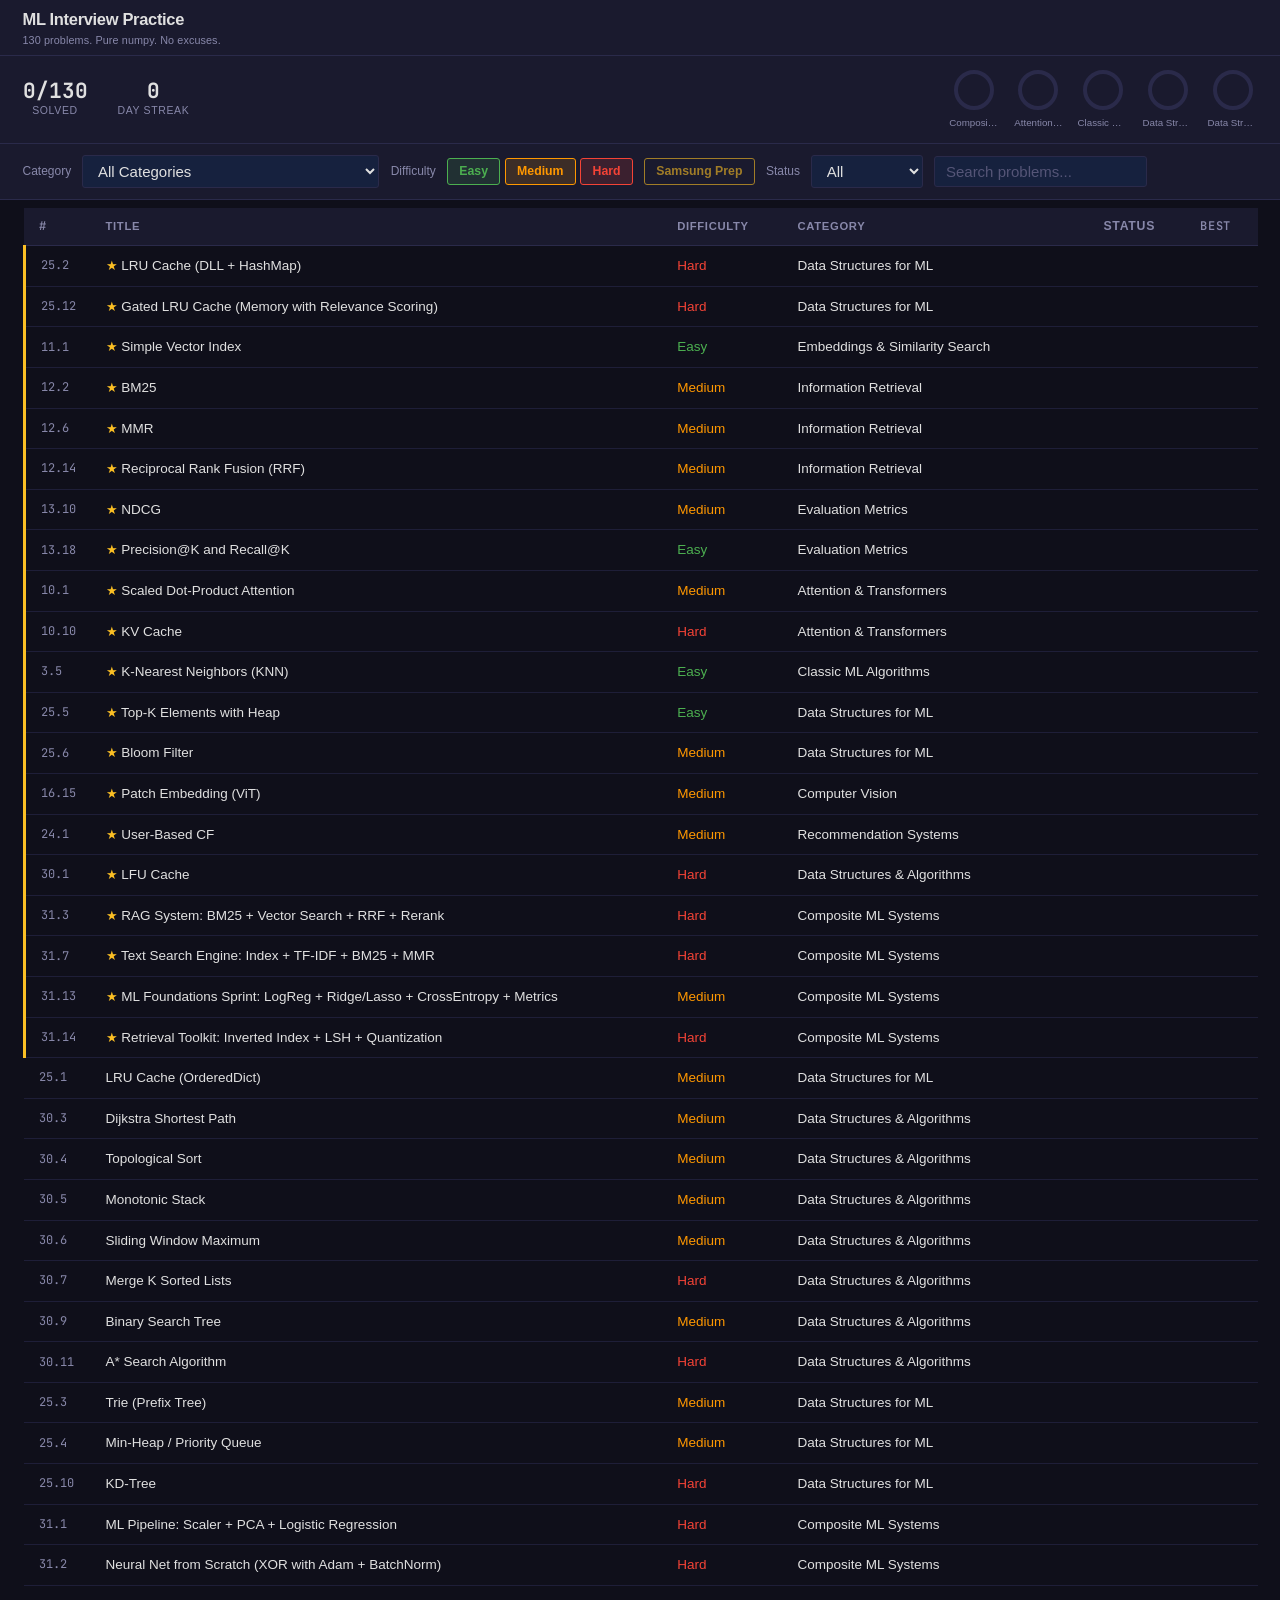
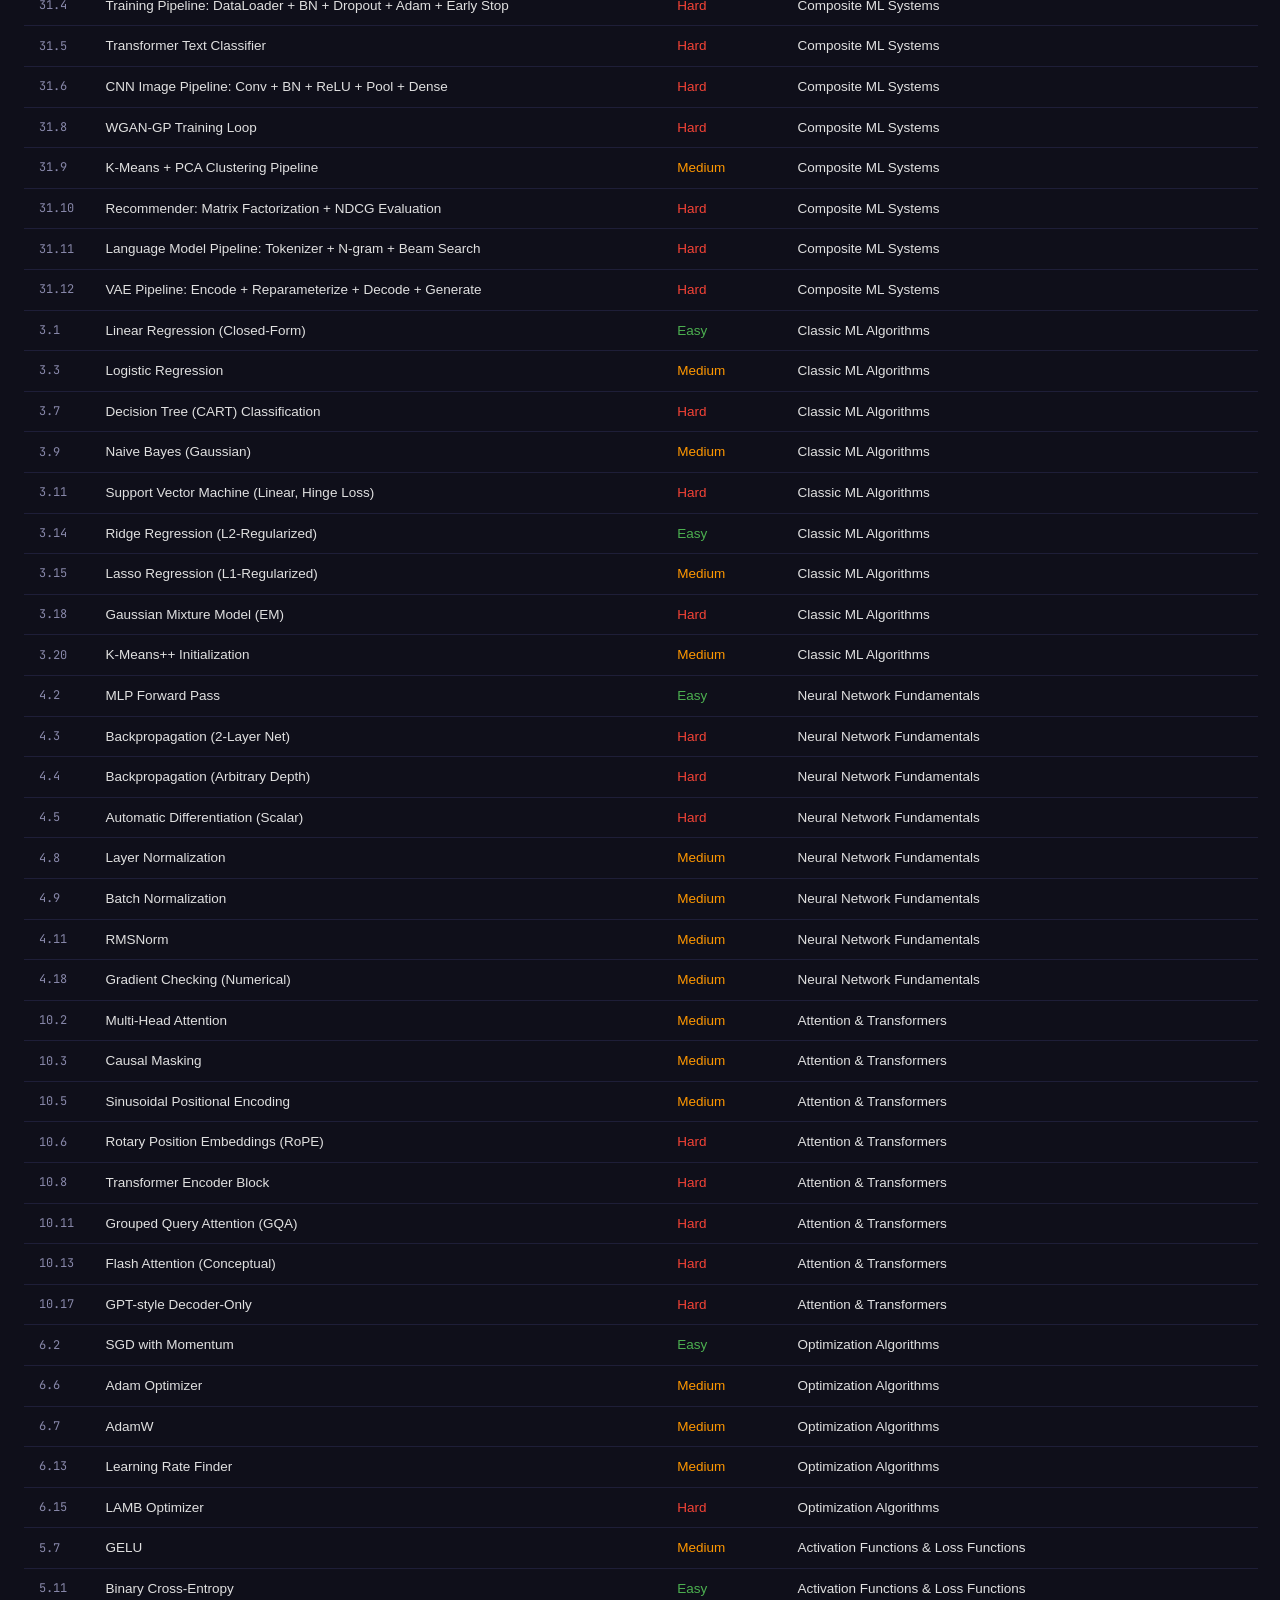
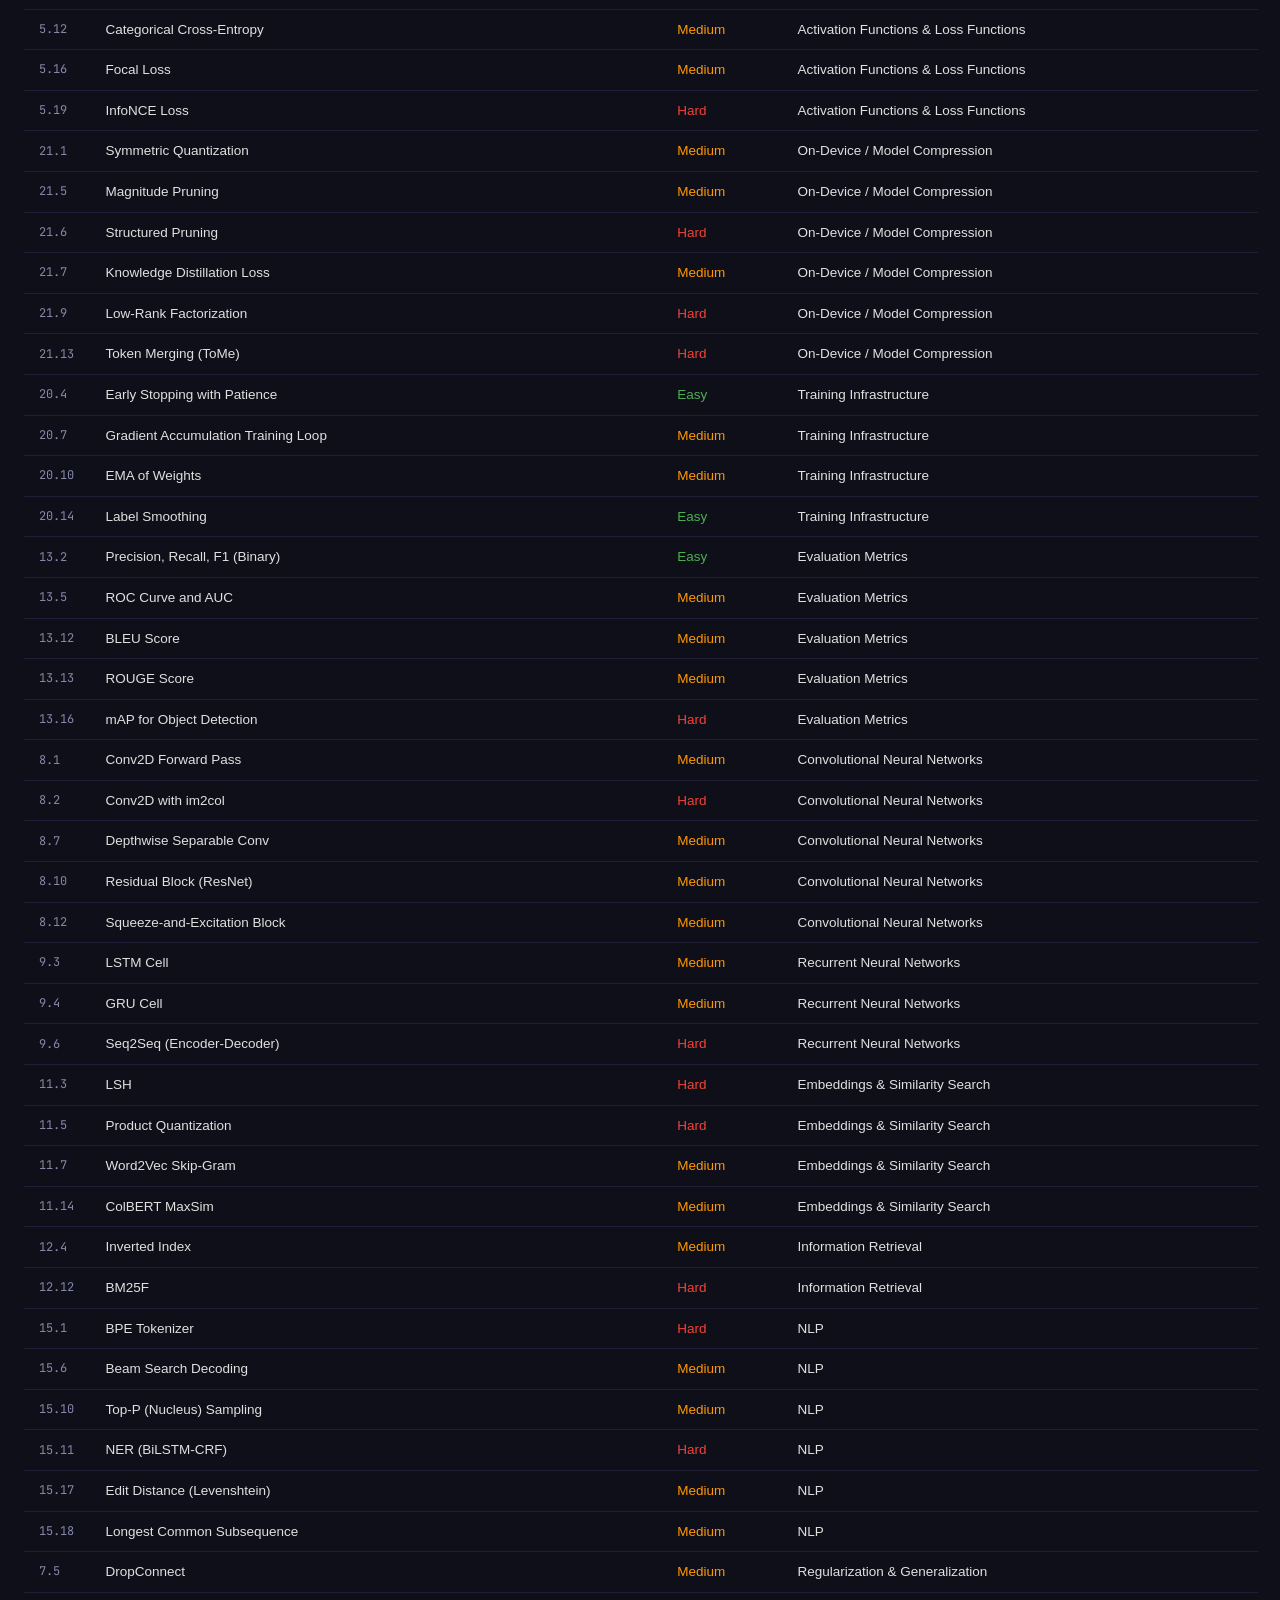
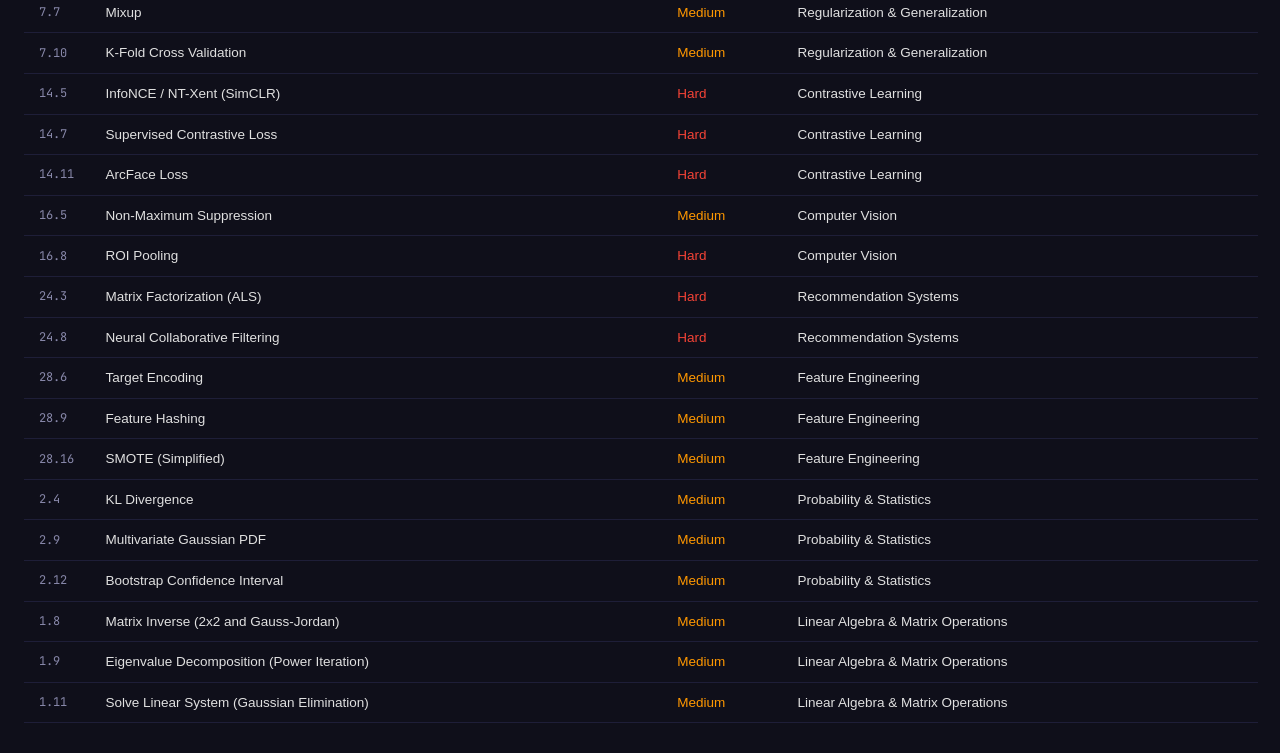
==== commit d555c83c: "fix: make Samsung Prep button clickable and fix initial state - Add cursor:pointer and background:no" ====
--- a/index.html
+++ b/index.html
@@ -51,7 +51,7 @@
     </div>
 
     <!-- Featured toggle -->
-    <button class="diff-btn featured-btn active" id="filter-featured" aria-pressed="false">Samsung Prep</button>
+    <button class="diff-btn featured-btn" id="filter-featured" aria-pressed="false">Samsung Prep</button>
 
     <!-- Status -->
     <label class="filter-label" for="filter-status">Status</label>
--- a/style.css
+++ b/style.css
@@ -286,6 +286,8 @@
   font-size: 0.82rem;
   font-weight: 600;
   border: 1px solid transparent;
+  background: none;
+  cursor: pointer;
   opacity: 0.4;
   transition: opacity 0.15s, border-color 0.15s, background 0.15s;
 }
@@ -415,8 +417,13 @@
   color: #fbbf24 !important;
   border-color: #fbbf24 !important;
   font-weight: 600;
+  opacity: 0.6;
+}
+.featured-btn:hover {
+  opacity: 0.85;
 }
 .featured-btn.active {
+  opacity: 1;
   background: rgba(251, 191, 36, 0.15) !important;
   color: #fbbf24 !important;
 }
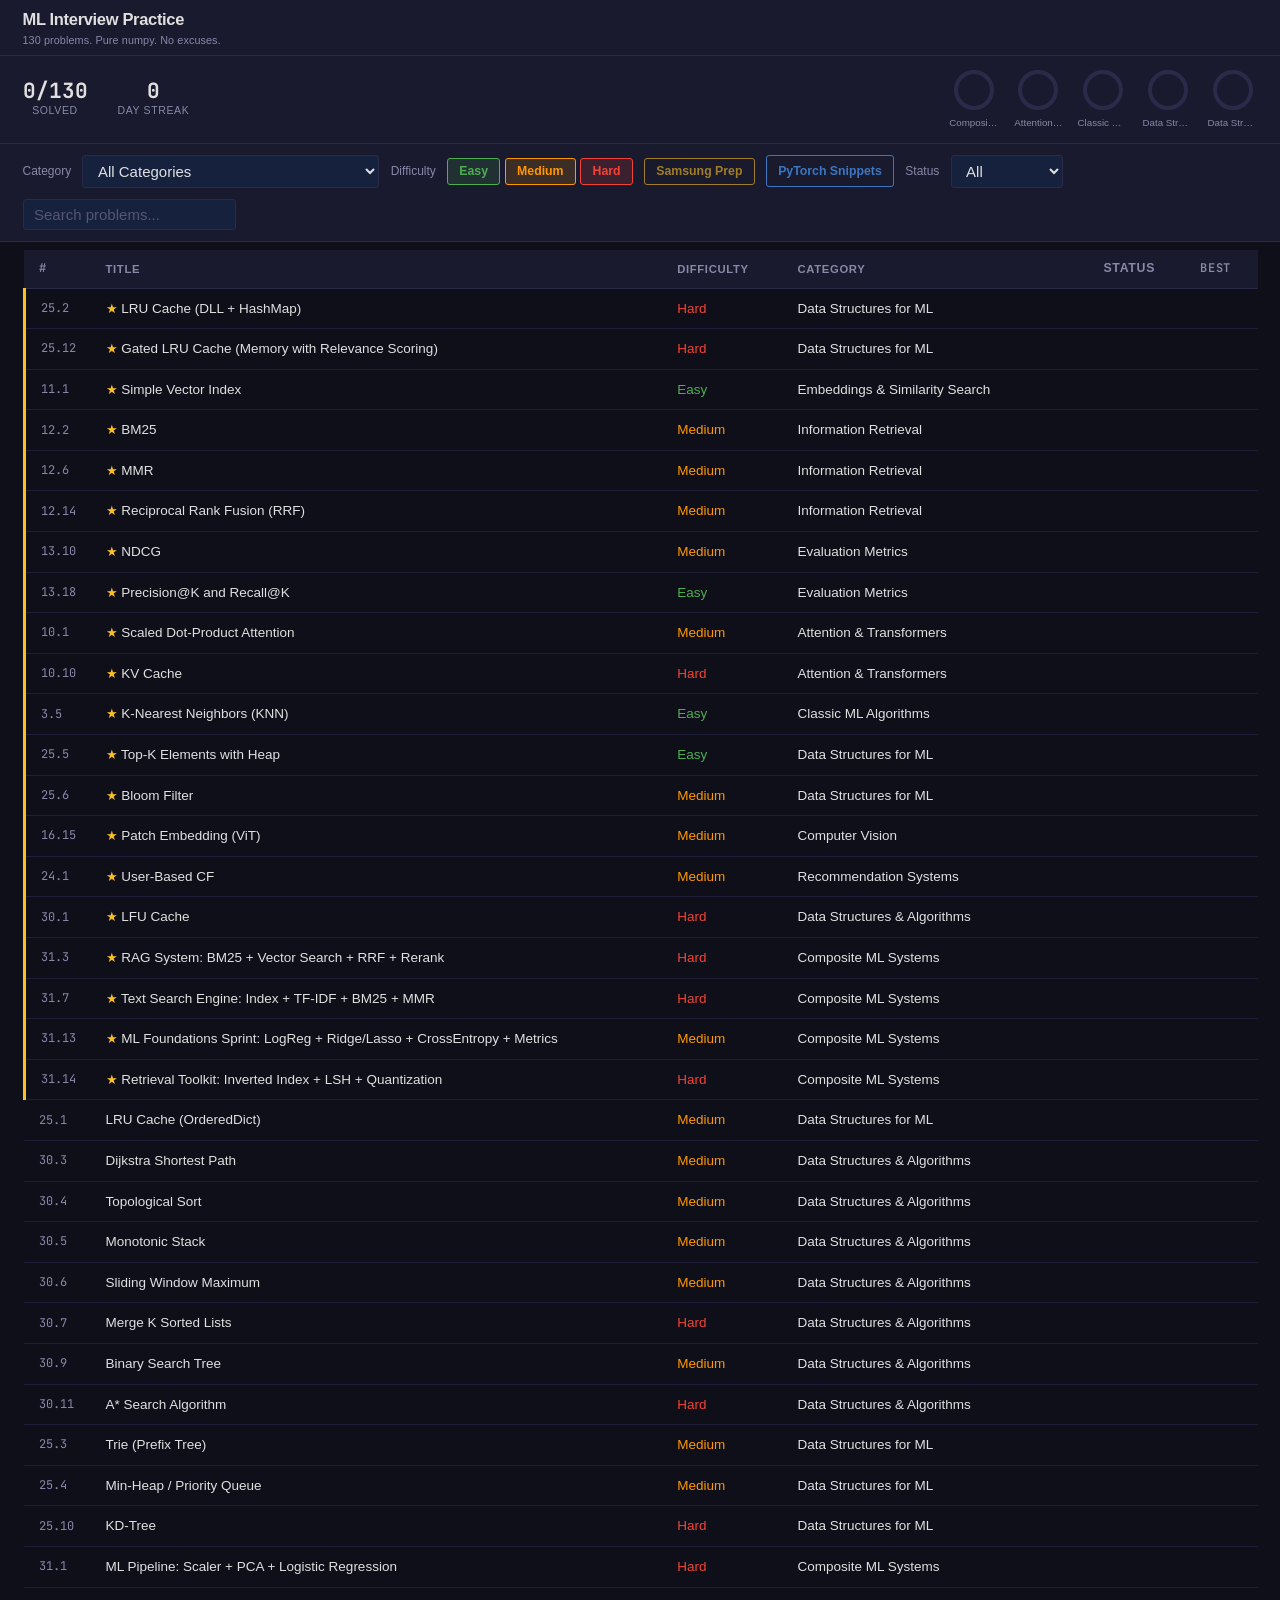
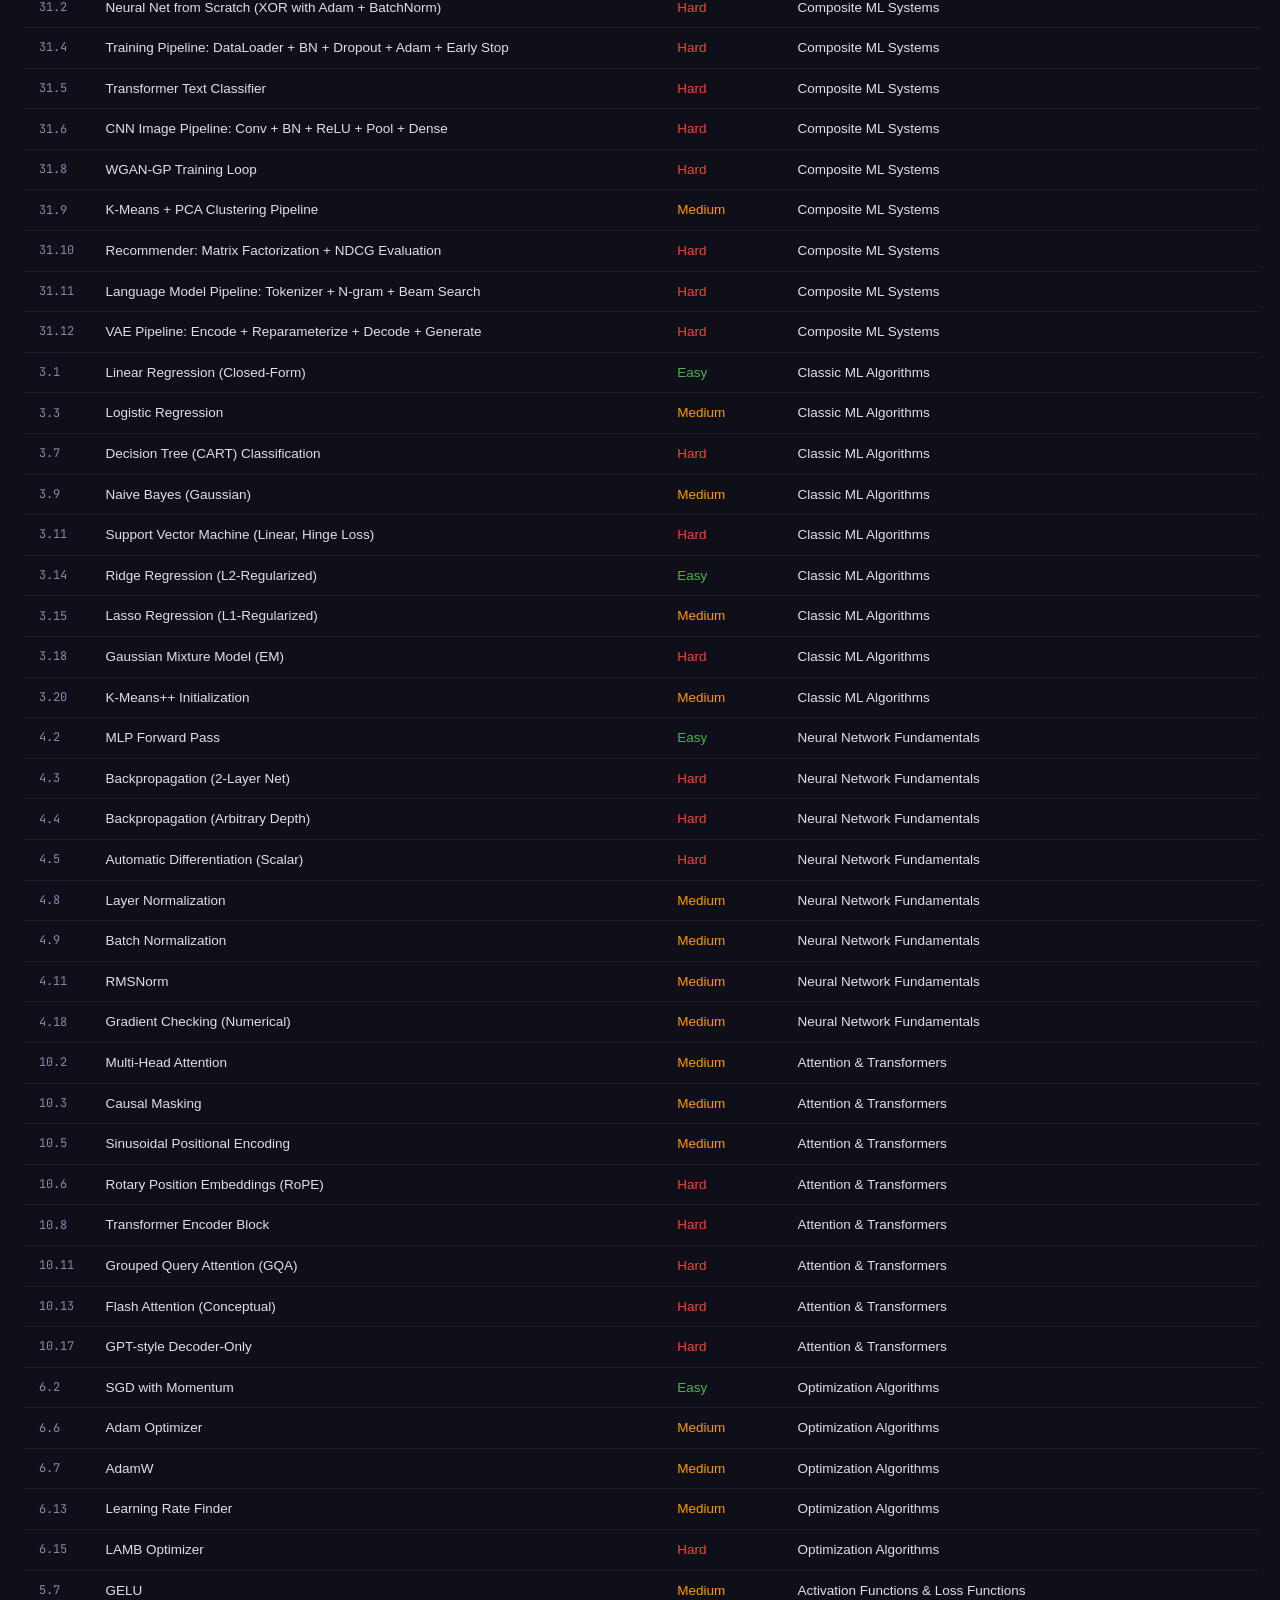
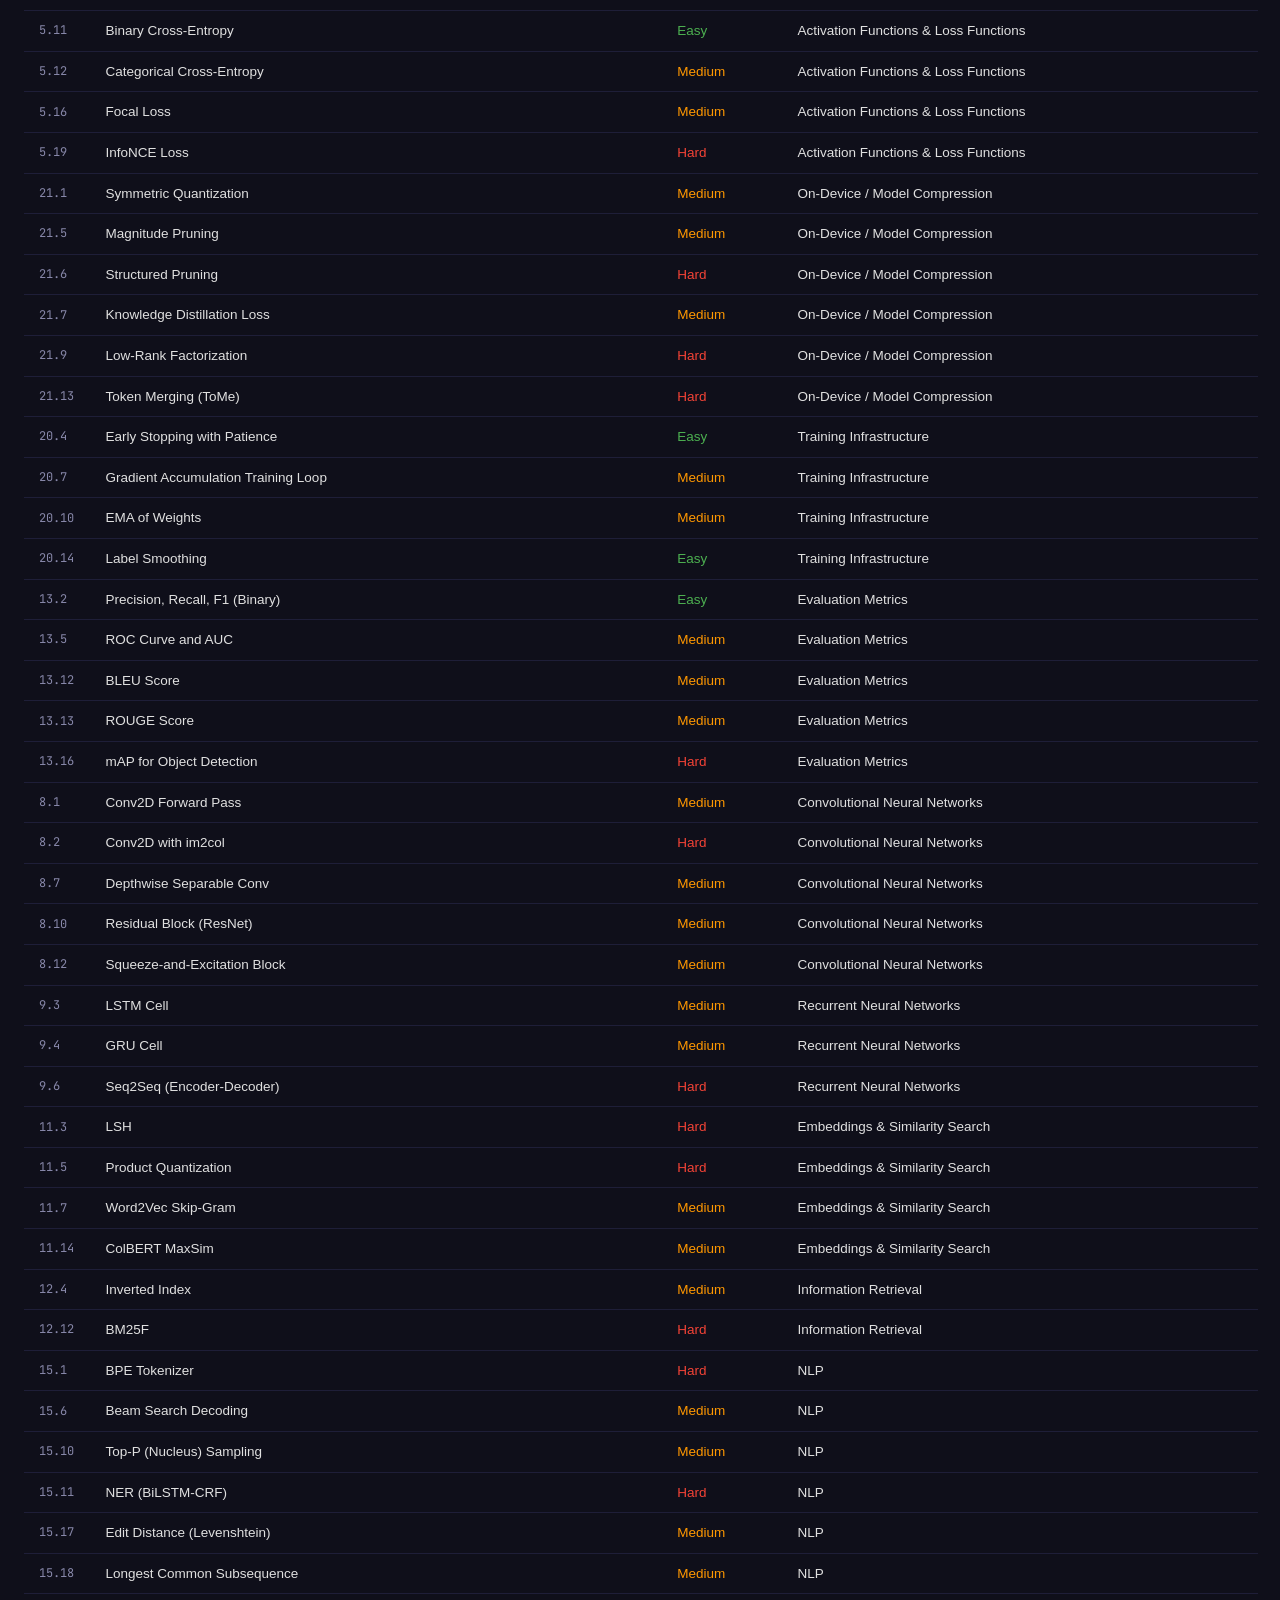
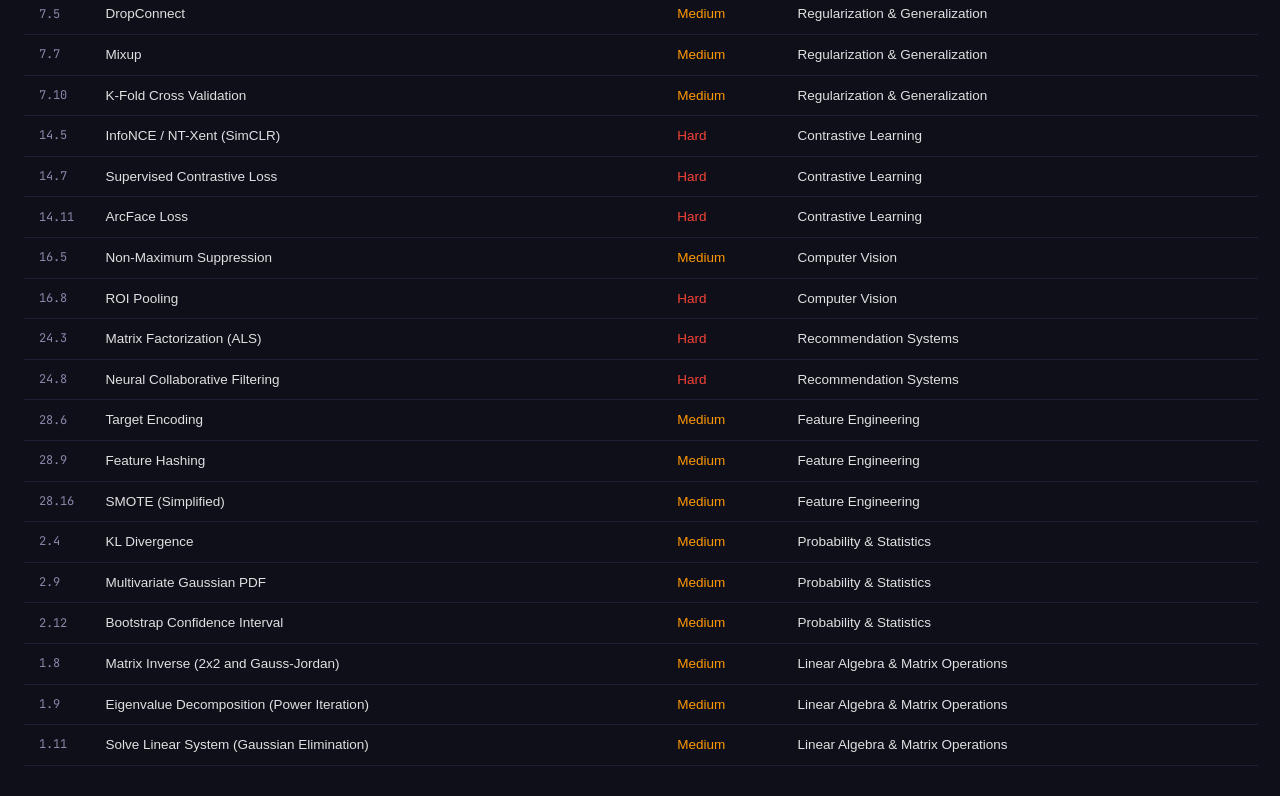
==== commit 9fdc8df6: "up" ====
--- a/index.html
+++ b/index.html
@@ -53,6 +53,9 @@
     <!-- Featured toggle -->
     <button class="diff-btn featured-btn" id="filter-featured" aria-pressed="false">Samsung Prep</button>
 
+    <!-- Snippets link -->
+    <a href="pytorch-snippets.html" class="diff-btn snippets-btn" id="snippets-link">PyTorch Snippets</a>
+
     <!-- Status -->
     <label class="filter-label" for="filter-status">Status</label>
     <select id="filter-status" aria-label="Filter by status">
--- a/style.css
+++ b/style.css
@@ -421,6 +421,18 @@
 }
 .featured-btn:hover {
   opacity: 0.85;
+}
+.snippets-btn {
+  color: var(--accent) !important;
+  border-color: var(--accent) !important;
+  font-weight: 600;
+  opacity: 0.7;
+  text-decoration: none;
+  display: inline-block;
+}
+.snippets-btn:hover {
+  opacity: 1;
+  background: rgba(74, 158, 255, 0.15);
 }
 .featured-btn.active {
   opacity: 1;
